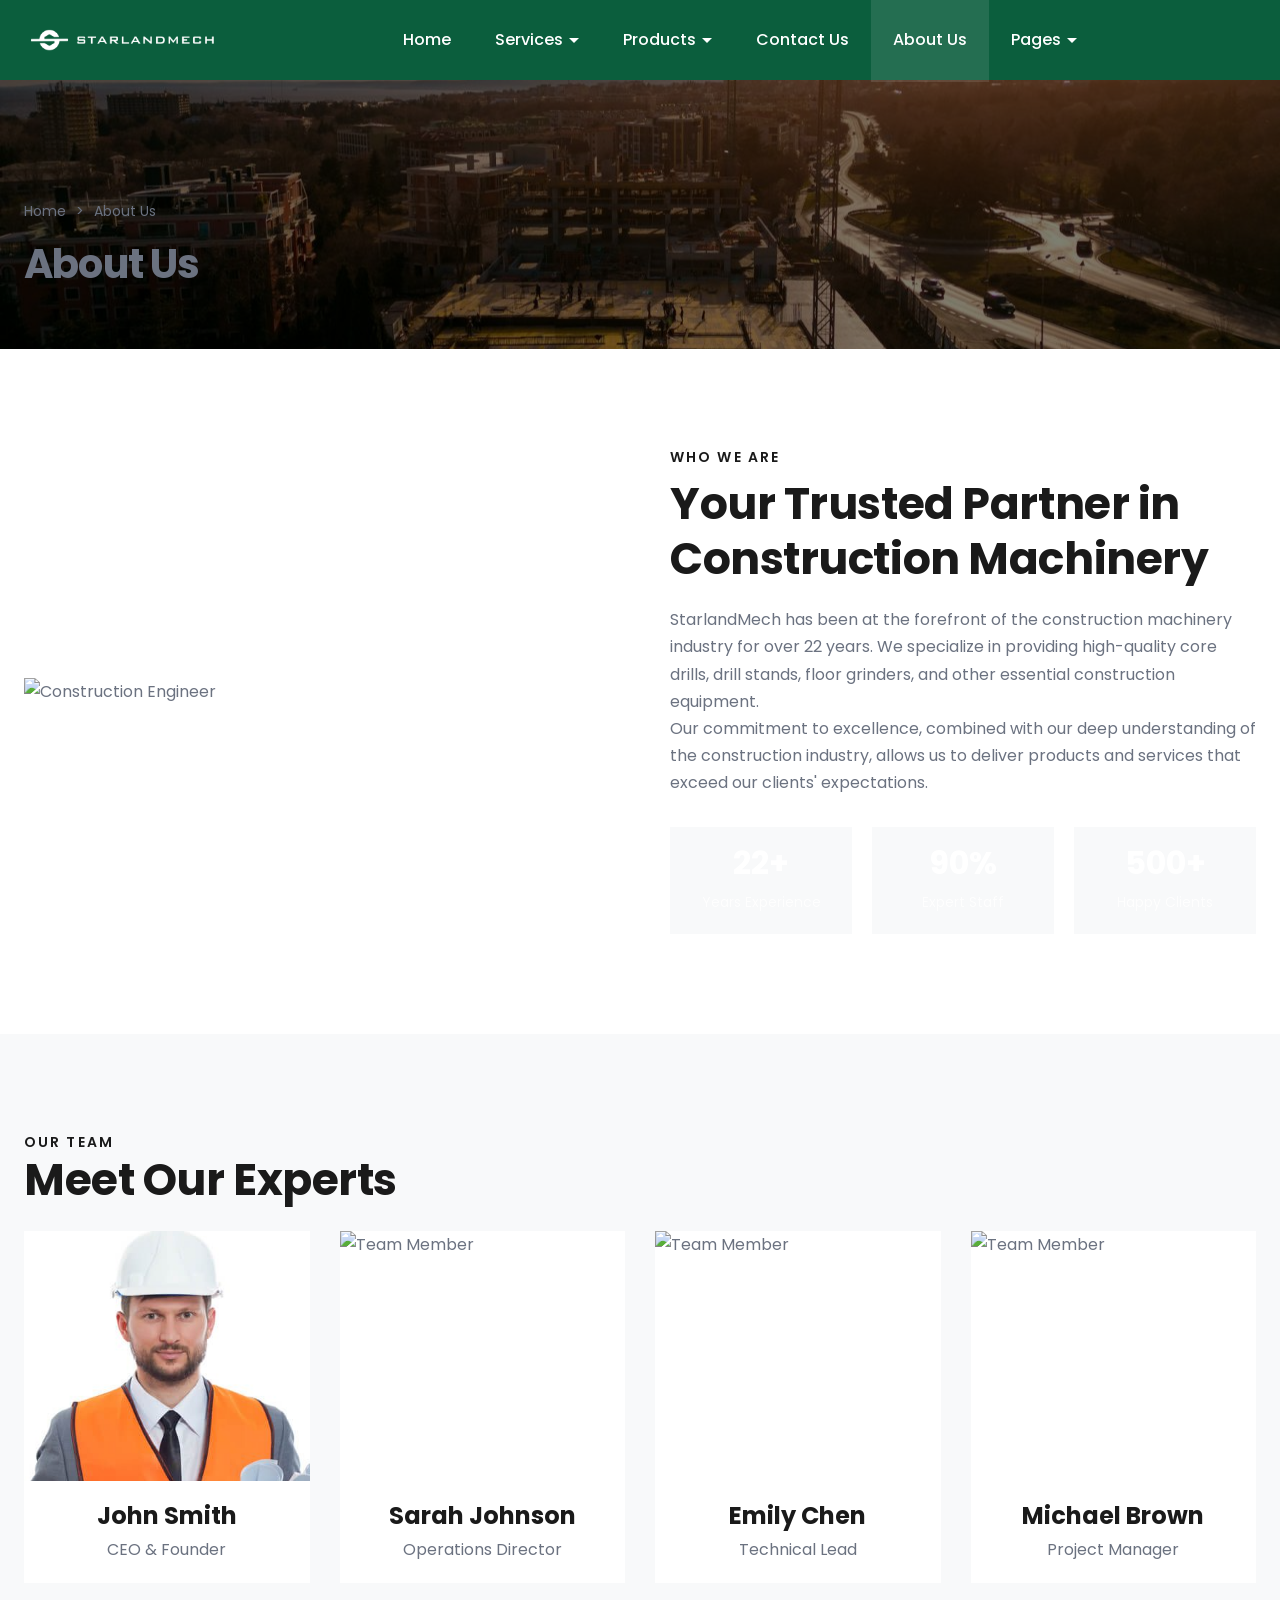
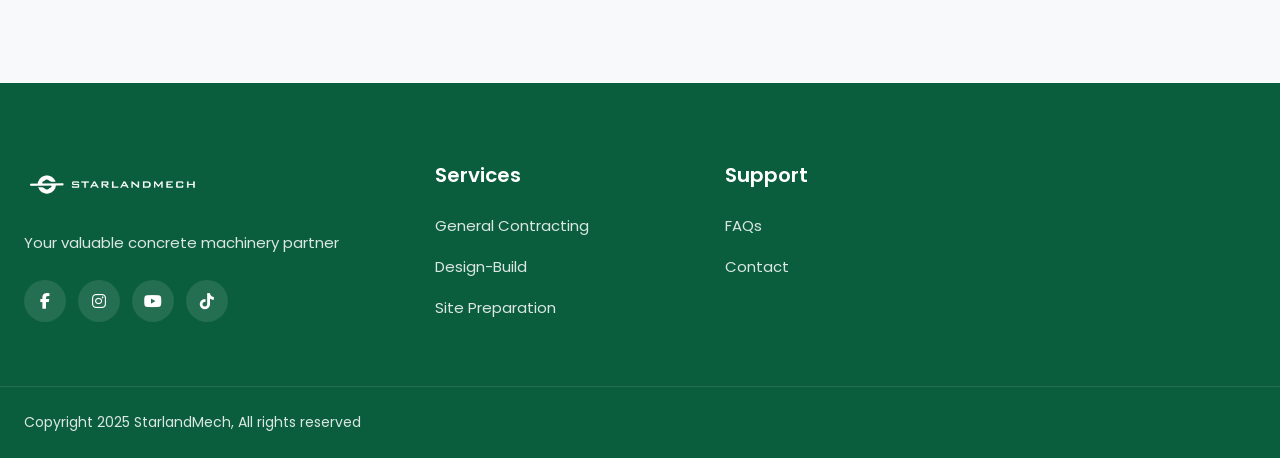
==== pages/about.html @ 18c837e1 "Deploy Starland Machinery website" ====
<!DOCTYPE html>
<html lang="en">
<head>
    <meta charset="UTF-8">
    <meta name="viewport" content="width=device-width, initial-scale=1.0">
    <meta name="description" content="About StarlandMech - Learn about our 22+ years of experience in the construction machinery industry. Your valuable concrete machinery partner dedicated to quality and innovation.">
    <meta name="keywords" content="about StarlandMech, construction machinery company, concrete equipment manufacturer, machinery industry experience, company history, StarlandMech team">
    <meta name="author" content="StarlandMech">
    <meta name="robots" content="index, follow">
    <title>About Us | StarlandMech - 22+ Years of Industry Excellence</title>

    <!-- Canonical URL -->
    <link rel="canonical" href="https://starlandmech.com/pages/about.html">

    <!-- Open Graph / Facebook -->
    <meta property="og:locale" content="en_US">
    <meta property="og:type" content="website">
    <meta property="og:title" content="About Us | StarlandMech - 22+ Years of Industry Excellence">
    <meta property="og:description" content="Learn about StarlandMech's 22+ years of experience in the construction machinery industry. Your valuable concrete machinery partner.">
    <meta property="og:url" content="https://starlandmech.com/pages/about.html">
    <meta property="og:site_name" content="StarlandMech">
    <meta property="og:image" content="https://starlandmech.com/assets/images/logo-footer.png">

    <!-- Twitter Card -->
    <meta name="twitter:card" content="summary_large_image">
    <meta name="twitter:title" content="About Us | StarlandMech">
    <meta name="twitter:description" content="22+ years of experience in the construction machinery industry. Your valuable concrete machinery partner.">
    <meta name="twitter:image" content="https://starlandmech.com/assets/images/logo-footer.png">

    <!-- Fonts -->
    <link rel="preconnect" href="https://fonts.googleapis.com">
    <link rel="preconnect" href="https://fonts.gstatic.com" crossorigin>
    <link href="https://fonts.googleapis.com/css2?family=Inter:wght@400;500;600;700&display=swap" rel="stylesheet">

    <!-- Font Awesome -->
    <link rel="stylesheet" href="https://cdnjs.cloudflare.com/ajax/libs/font-awesome/6.4.0/css/all.min.css">

    <!-- Custom CSS -->
    <link rel="stylesheet" href="../assets/css/styles.css">
    <link rel="stylesheet" href="../assets/css/pages.css">
</head>
<body>
    <!-- Header -->
    <header class="site-header">
        <div class="header-container">
            <div class="logo">
                <a href="../index.html">
                    <img src="../assets/images/logo-footer.png" alt="StarlandMech Logo">
                </a>
            </div>
            <nav class="main-nav">
                <ul class="nav-menu">
                    <li class="nav-item"><a href="../index.html">Home</a></li>
                    <li class="nav-item has-dropdown">
                        <a href="services.html">Services</a>
                        <ul class="dropdown">
                            <li><a href="pricing.html">Pricing</a></li>
                        </ul>
                    </li>
                    <li class="nav-item has-dropdown">
                        <a href="products.html">Products</a>
                        <ul class="dropdown">
                            <li><a href="products.html#core-drill">Diamond Core Drill</a></li>
                            <li><a href="products.html#drill-stand">Drill Stand</a></li>
                            <li><a href="products.html#floor-grinder">Floor Grinder</a></li>
                        </ul>
                    </li>
                    <li class="nav-item"><a href="contact.html">Contact Us</a></li>
                    <li class="nav-item active"><a href="about.html">About Us</a></li>
                    <li class="nav-item has-dropdown">
                        <a href="#">Pages</a>
                        <ul class="dropdown">
                            <li><a href="team.html">Our Team</a></li>
                            <li><a href="faq.html">FAQs</a></li>
                        </ul>
                    </li>
                </ul>
            </nav>
            <button class="mobile-menu-toggle" aria-label="Toggle Menu">
                <i class="fas fa-bars"></i>
            </button>
        </div>
    </header>

    <!-- Page Header -->
    <section class="page-header" style="background-image: url('../assets/images/home-team-member-04.jpg');">
        <div class="page-header-overlay"></div>
        <div class="container">
            <nav class="breadcrumb">
                <a href="../index.html">Home</a>
                <span>&gt;</span>
                <span>About Us</span>
            </nav>
            <h1>About Us</h1>
        </div>
    </section>

    <!-- About Content -->
    <section class="about-section">
        <div class="container">
            <div class="about-grid">
                <div class="about-image">
                    <img src="../assets/images/smiling-young-construction-engineer-working-in-pla-2023-11-27-04-59-29-utc.png" alt="Construction Engineer">
                </div>
                <div class="about-content">
                    <h6 class="section-subtitle">Who We Are</h6>
                    <h2>Your Trusted Partner in Construction Machinery</h2>
                    <p>StarlandMech has been at the forefront of the construction machinery industry for over 22 years. We specialize in providing high-quality core drills, drill stands, floor grinders, and other essential construction equipment.</p>
                    <p>Our commitment to excellence, combined with our deep understanding of the construction industry, allows us to deliver products and services that exceed our clients' expectations.</p>

                    <div class="about-stats">
                        <div class="stat-box">
                            <span class="stat-number">22+</span>
                            <span class="stat-label">Years Experience</span>
                        </div>
                        <div class="stat-box">
                            <span class="stat-number">90%</span>
                            <span class="stat-label">Expert Staff</span>
                        </div>
                        <div class="stat-box">
                            <span class="stat-number">500+</span>
                            <span class="stat-label">Happy Clients</span>
                        </div>
                    </div>
                </div>
            </div>
        </div>
    </section>

    <!-- Team Section -->
    <section class="team-preview">
        <div class="container">
            <div class="section-header">
                <h6 class="section-subtitle">Our Team</h6>
                <h2 class="section-title">Meet Our Experts</h2>
            </div>
            <div class="team-grid">
                <div class="team-card">
                    <div class="team-image">
                        <img src="../assets/images/home-team-member-01.jpg" alt="Team Member">
                    </div>
                    <div class="team-info">
                        <h4>John Smith</h4>
                        <p>CEO & Founder</p>
                    </div>
                </div>
                <div class="team-card">
                    <div class="team-image">
                        <img src="../assets/images/confident-female-engineer-with-safety-uniform-cros-2023-11-27-05-26-53-utc.jpg" alt="Team Member">
                    </div>
                    <div class="team-info">
                        <h4>Sarah Johnson</h4>
                        <p>Operations Director</p>
                    </div>
                </div>
                <div class="team-card">
                    <div class="team-image">
                        <img src="../assets/images/portrait-of-female-automation-engineer-standing-an-2024-07-09-00-48-34-utc.jpg" alt="Team Member">
                    </div>
                    <div class="team-info">
                        <h4>Emily Chen</h4>
                        <p>Technical Lead</p>
                    </div>
                </div>
                <div class="team-card">
                    <div class="team-image">
                        <img src="../assets/images/professional-builder-worker-standing-holding-folde-2023-11-27-05-34-53-utc.jpg" alt="Team Member">
                    </div>
                    <div class="team-info">
                        <h4>Michael Brown</h4>
                        <p>Project Manager</p>
                    </div>
                </div>
            </div>
        </div>
    </section>

    <!-- Footer -->
    <footer class="site-footer">
        <div class="footer-container">
            <div class="footer-column footer-brand">
                <img src="../assets/images/logo-footer.png" alt="StarlandMech" class="footer-logo">
                <p class="footer-tagline">Your valuable concrete machinery partner</p>
                <div class="social-icons">
                    <a href="https://www.facebook.com/share/19YSYGDb4g/" target="_blank"><i class="fab fa-facebook-f"></i></a>
                    <a href="https://www.instagram.com/starlandmech" target="_blank"><i class="fab fa-instagram"></i></a>
                    <a href="https://youtube.com/@starlandmech" target="_blank"><i class="fab fa-youtube"></i></a>
                    <a href="https://tiktok.com/@starland_mech.gar" target="_blank"><i class="fab fa-tiktok"></i></a>
                </div>
            </div>
            <div class="footer-column">
                <h5>Services</h5>
                <ul class="footer-links">
                    <li><a href="#">General Contracting</a></li>
                    <li><a href="#">Design-Build</a></li>
                    <li><a href="#">Site Preparation</a></li>
                </ul>
            </div>
            <div class="footer-column">
                <h5>Support</h5>
                <ul class="footer-links">
                    <li><a href="faq.html">FAQs</a></li>
                    <li><a href="contact.html">Contact</a></li>
                </ul>
            </div>
        </div>
        <div class="footer-bottom">
            <p class="copyright">Copyright 2025 StarlandMech, All rights reserved</p>
        </div>
    </footer>

    <!-- Scroll to Top -->
    <button id="scrollToTop" class="scroll-to-top"><i class="fas fa-chevron-up"></i></button>

    <script src="../assets/js/main.js"></script>
</body>
</html>
---- assets/css/styles.css ----
/**
 * StarlandMech - Main Stylesheet
 * Refined to match original website exactly
 */

/* =============================================
   Google Fonts Import - Simplified to one family
   ============================================= */
@import url('https://fonts.googleapis.com/css2?family=Poppins:ital,wght@0,300;0,400;0,500;0,600;0,700;1,400;1,500&display=swap');

/* =============================================
   CSS Variables
   ============================================= */
:root {
    /* Primary Colors - Matching original */
    --primary-green: #0B5E3D;
    --primary-green-dark: #094a31;
    --primary-green-light: #0d7048;

    /* Text Colors */
    --text-dark: #1a1a1a;
    --text-gray: #6B7280;
    --text-light-gray: #9CA3AF;
    --text-white: #ffffff;
    --text-white-muted: rgba(255, 255, 255, 0.85);

    /* Background Colors */
    --bg-white: #ffffff;
    --bg-light: #F8F9FA;
    --bg-cream: #F5F3EF;
    --bg-green: #0B5E3D;

    /* Accent Colors */
    --accent-gold: #C9A962;
    --accent-gold-light: #D4B978;

    /* Fonts - Unified to single family */
    --font-primary: 'Poppins', -apple-system, BlinkMacSystemFont, sans-serif;

    /* Spacing */
    --container-max: 1320px;
    --section-padding: 100px;
    --section-padding-sm: 60px;
}

/* =============================================
   Reset & Base Styles
   ============================================= */
*, *::before, *::after {
    box-sizing: border-box;
    margin: 0;
    padding: 0;
}

html {
    scroll-behavior: smooth;
    font-size: 16px;
}

body {
    font-family: var(--font-primary);
    font-size: 1rem;
    line-height: 1.7;
    color: var(--text-gray);
    background-color: var(--bg-white);
    font-weight: 400;
    -webkit-font-smoothing: antialiased;
    -moz-osx-font-smoothing: grayscale;
}

img {
    max-width: 100%;
    height: auto;
    display: block;
}

a {
    text-decoration: none;
    color: inherit;
    transition: all 0.3s ease;
}

ul, ol {
    list-style: none;
}

.container {
    max-width: var(--container-max);
    margin: 0 auto;
    padding: 0 24px;
}

/* =============================================
   Typography
   ============================================= */
h1, h2, h3, h4, h5, h6 {
    font-family: var(--font-primary);
    color: var(--text-dark);
    font-weight: 700;
    line-height: 1.25;
}

h1 { font-size: 3.25rem; letter-spacing: -0.02em; }
h2 { font-size: 2.75rem; letter-spacing: -0.01em; }
h3 { font-size: 2rem; }
h4 { font-size: 1.5rem; }
h5 { font-size: 1.25rem; }
h6 { font-size: 0.875rem; text-transform: uppercase; letter-spacing: 0.15em; font-weight: 600; }

.section-label {
    display: inline-block;
    color: var(--primary-green);
    font-size: 0.75rem;
    font-weight: 700;
    text-transform: uppercase;
    letter-spacing: 0.2em;
    margin-bottom: 1rem;
    position: relative;
    padding-left: 0;
}

.section-label::before {
    content: '';
    display: inline-block;
    width: 3px;
    height: 14px;
    background-color: var(--primary-green);
    margin-right: 10px;
    vertical-align: middle;
}

.section-title {
    margin-bottom: 1.5rem;
}

.section-title.green {
    color: var(--primary-green);
}

.section-title.white {
    color: var(--text-white);
}

/* =============================================
   Buttons
   ============================================= */
.btn {
    display: inline-flex;
    align-items: center;
    justify-content: center;
    padding: 16px 32px;
    font-family: var(--font-primary);
    font-size: 0.875rem;
    font-weight: 600;
    text-transform: uppercase;
    letter-spacing: 0.1em;
    border: none;
    cursor: pointer;
    transition: all 0.3s ease;
    gap: 8px;
}

.btn-primary {
    background-color: var(--primary-green);
    color: var(--text-white);
}

.btn-primary:hover {
    background-color: var(--primary-green-dark);
    transform: translateY(-2px);
    box-shadow: 0 8px 20px rgba(11, 94, 61, 0.3);
}

.btn-outline {
    background-color: transparent;
    color: var(--text-white);
    border: 2px solid var(--text-white);
}

.btn-outline:hover {
    background-color: var(--text-white);
    color: var(--primary-green);
}

.link-action {
    color: var(--primary-green);
    font-weight: 600;
    text-transform: uppercase;
    letter-spacing: 0.1em;
    font-size: 0.8125rem;
    position: relative;
    display: inline-block;
}

.link-action::after {
    content: '';
    position: absolute;
    bottom: -2px;
    left: 0;
    width: 100%;
    height: 2px;
    background-color: var(--primary-green);
    transition: transform 0.3s ease;
    transform-origin: left;
}

.link-action:hover::after {
    transform: scaleX(1.1);
}

/* =============================================
   Header / Navigation
   ============================================= */
.site-header {
    position: fixed;
    top: 0;
    left: 0;
    right: 0;
    z-index: 1000;
    background-color: var(--bg-green);
    transition: all 0.3s ease;
}

.site-header.scrolled {
    background-color: rgba(11, 94, 61, 0.98);
    box-shadow: 0 4px 20px rgba(0, 0, 0, 0.15);
}

.header-container {
    display: flex;
    align-items: center;
    justify-content: space-between;
    max-width: var(--container-max);
    margin: 0 auto;
    padding: 0 24px;
    height: 80px;
}

.logo a {
    display: flex;
    align-items: center;
}

.logo img {
    height: 48px;
    width: auto;
}

.main-nav {
    flex: 1;
    display: flex;
    justify-content: center;
}

.nav-menu {
    display: flex;
    align-items: center;
    gap: 0;
}

.nav-item {
    position: relative;
}

.nav-item > a {
    display: flex;
    align-items: center;
    gap: 6px;
    padding: 28px 22px;
    color: var(--text-white);
    font-size: 1rem;
    font-weight: 500;
    transition: all 0.3s ease;
}

.nav-item > a:hover,
.nav-item.active > a {
    background-color: rgba(255, 255, 255, 0.1);
}

.nav-item.has-dropdown > a::after {
    content: '';
    width: 0;
    height: 0;
    border-left: 5px solid transparent;
    border-right: 5px solid transparent;
    border-top: 5px solid currentColor;
    transition: transform 0.3s ease;
}

.nav-item:hover.has-dropdown > a::after {
    transform: rotate(180deg);
}

.dropdown {
    position: absolute;
    top: 100%;
    left: 0;
    min-width: 220px;
    background-color: rgba(20, 20, 18, 0.95);
    backdrop-filter: blur(10px);
    border-radius: 8px;
    box-shadow: 0 10px 40px rgba(0, 0, 0, 0.3);
    opacity: 0;
    visibility: hidden;
    transform: translateY(10px);
    transition: all 0.3s ease;
    z-index: 1000;
    overflow: hidden;
}

.nav-item:hover .dropdown {
    opacity: 1;
    visibility: visible;
    transform: translateY(0);
}

.dropdown li a {
    display: block;
    padding: 14px 24px;
    color: var(--text-white);
    font-size: 0.9375rem;
    font-weight: 400;
    border-bottom: 1px solid rgba(255, 255, 255, 0.05);
    transition: all 0.3s ease;
}

.dropdown li:last-child a {
    border-bottom: none;
}

.dropdown li a:hover {
    background-color: rgba(255, 255, 255, 0.1);
    padding-left: 30px;
}

.header-actions {
    display: flex;
    align-items: center;
    gap: 16px;
}

.search-toggle {
    background: none;
    border: none;
    color: var(--text-white);
    font-size: 1.125rem;
    cursor: pointer;
    padding: 10px;
    transition: opacity 0.3s ease;
}

.search-toggle:hover {
    opacity: 0.8;
}

.mobile-menu-toggle {
    display: none;
    background: none;
    border: none;
    color: var(--text-white);
    font-size: 1.5rem;
    cursor: pointer;
    padding: 10px;
}

/* =============================================
   Hero Section
   ============================================= */
.hero-section {
    position: relative;
    min-height: 100vh;
    display: flex;
    align-items: center;
    padding-top: 80px;
    overflow: hidden;
}

.hero-video-container {
    position: absolute;
    top: 0;
    left: 0;
    width: 100%;
    height: 100%;
    z-index: -1;
}

.hero-video {
    width: 100%;
    height: 100%;
    object-fit: cover;
}

.hero-overlay {
    position: absolute;
    top: 0;
    left: 0;
    width: 100%;
    height: 100%;
    background: linear-gradient(
        to right,
        rgba(0, 0, 0, 0.55) 0%,
        rgba(0, 0, 0, 0.35) 50%,
        rgba(0, 0, 0, 0.15) 100%
    );
}

.hero-content-wrapper {
    display: grid;
    grid-template-columns: 1fr 1fr;
    gap: 80px;
    align-items: center;
    width: 100%;
    padding: 60px 0;
}

.hero-left {
    color: var(--text-white);
}

.hero-title {
    font-size: 3.5rem;
    font-weight: 700;
    color: var(--text-white);
    margin-bottom: 1.25rem;
    line-height: 1.15;
    letter-spacing: -0.02em;
}

.hero-subtitle {
    font-size: 1.25rem;
    color: var(--text-white-muted);
    margin-bottom: 2rem;
    font-weight: 400;
}

.hero-features {
    margin-bottom: 2rem;
}

.hero-features li {
    display: flex;
    align-items: flex-start;
    gap: 14px;
    margin-bottom: 14px;
    font-size: 0.9375rem;
    color: var(--text-white-muted);
}

.hero-features li i {
    font-size: 1.125rem;
    margin-top: 2px;
    flex-shrink: 0;
}

.hero-features li i.fa-check-circle {
    color: #22C55E;
}

.hero-features li i.fa-times-circle {
    color: #EF4444;
}

.hero-features li i.fa-hammer {
    color: var(--accent-gold);
}

.hero-features li strong {
    color: var(--text-white);
}

.hero-right {
    display: flex;
    align-items: center;
    justify-content: flex-end;
}

/* Hero Info Boxes Grid */
.hero-boxes-grid {
    display: grid;
    grid-template-columns: 1fr 1fr;
    grid-template-rows: auto auto;
    gap: 16px;
    width: 100%;
    max-width: 520px;
}

.hero-box {
    background: rgba(255, 255, 255, 0.08);
    backdrop-filter: blur(12px);
    border: 1px solid rgba(255, 255, 255, 0.1);
    border-radius: 12px;
    padding: 28px;
    transition: all 0.3s ease;
}

.hero-box:hover {
    background: rgba(255, 255, 255, 0.12);
    transform: translateY(-3px);
    box-shadow: 0 10px 30px rgba(0, 0, 0, 0.2);
}

.hero-box-top-left,
.hero-box-top-right {
    min-height: 180px;
}

.hero-box-bottom {
    grid-column: 1 / -1;
    display: flex;
    align-items: center;
    justify-content: center;
    padding: 20px 28px;
}

.hero-box-icon {
    width: 52px;
    height: 52px;
    display: flex;
    align-items: center;
    justify-content: center;
    background: var(--primary-green);
    border-radius: 10px;
    margin-bottom: 16px;
}

.hero-box-icon i {
    color: var(--text-white);
    font-size: 1.375rem;
}

.hero-box-content h4 {
    color: var(--text-white);
    font-size: 1.125rem;
    font-weight: 600;
    margin-bottom: 10px;
}

.hero-box-content p {
    color: var(--text-white-muted);
    font-size: 0.875rem;
    line-height: 1.6;
}

.hero-box-contact {
    display: flex;
    gap: 40px;
    flex-wrap: wrap;
    justify-content: center;
}

.contact-item {
    display: flex;
    align-items: center;
    gap: 12px;
    color: var(--text-white);
    font-size: 0.9375rem;
}

.contact-item i {
    color: var(--primary-green);
    background: rgba(11, 94, 61, 0.3);
    width: 36px;
    height: 36px;
    display: flex;
    align-items: center;
    justify-content: center;
    border-radius: 50%;
    font-size: 1rem;
}

/* =============================================
   Stats Section
   ============================================= */
.stats-section {
    background-color: var(--bg-green);
    padding: 50px 0;
}

.stats-grid {
    display: grid;
    grid-template-columns: repeat(4, 1fr);
    gap: 30px;
    text-align: center;
}

.stat-box {
    color: var(--text-white);
    padding: 10px;
}

.stat-number {
    font-family: var(--font-primary);
    font-size: 4rem;
    font-weight: 700;
    line-height: 1;
    display: inline;
}

.stat-suffix {
    font-family: var(--font-primary);
    font-size: 2.25rem;
    font-weight: 700;
}

.stat-label {
    display: block;
    font-size: 1rem;
    margin-top: 12px;
    opacity: 0.9;
    font-weight: 400;
}

/* =============================================
   Products Showcase Section
   ============================================= */
.products-showcase {
    padding: var(--section-padding) 0;
    background-color: var(--bg-white);
}

.products-header {
    display: grid;
    grid-template-columns: 1fr 1fr;
    gap: 60px;
    margin-bottom: 60px;
    align-items: start;
}

.products-header-left .section-title {
    font-size: 2.5rem;
    line-height: 1.2;
    color: var(--primary-green);
}

.products-header-right {
    padding-top: 20px;
}

.products-header-right p {
    color: var(--text-gray);
    font-size: 1rem;
    line-height: 1.75;
    margin-bottom: 1rem;
}

/* Products Grid - 3x3 layout matching screenshot */
.products-grid {
    display: grid;
    grid-template-columns: repeat(3, 1fr);
    gap: 24px;
}

/* Product Card with Hover Overlay Effect */
.product-card {
    position: relative;
    height: 260px;
    border-radius: 12px;
    overflow: hidden;
    border: 1px solid #E5E7EB;
    background-color: var(--bg-white);
}

.product-card-inner {
    position: relative;
    width: 100%;
    height: 100%;
    display: flex;
    align-items: center;
    justify-content: center;
    padding: 24px;
}

/* Product image */
.product-card-inner img {
    max-width: 85%;
    max-height: 85%;
    object-fit: contain;
    transition: transform 0.3s ease, opacity 0.3s ease;
}

/* Green logo badge in corner */
.product-card::before {
    content: '';
    position: absolute;
    top: 16px;
    right: 16px;
    width: 36px;
    height: 36px;
    background: var(--primary-green);
    border-radius: 50%;
    z-index: 5;
}

/* Hover overlay */
.product-card-overlay {
    position: absolute;
    top: 0;
    left: 0;
    width: 100%;
    height: 100%;
    background: linear-gradient(135deg, rgba(11, 94, 61, 0.92) 0%, rgba(9, 74, 49, 0.95) 100%);
    display: flex;
    flex-direction: column;
    align-items: center;
    justify-content: center;
    padding: 30px;
    text-align: center;
    opacity: 0;
    transition: opacity 0.3s ease;
    z-index: 4;
}

.product-card:hover .product-card-overlay {
    opacity: 1;
}

.product-card:hover .product-card-inner img {
    transform: scale(1.05);
    opacity: 0.3;
}

.product-card-overlay h5 {
    color: var(--text-white);
    font-size: 1.5rem;
    margin-bottom: 20px;
    font-weight: 600;
}

/* Legacy flip-card support - redirect to new styles */
.flip-card {
    position: relative;
    height: 260px;
    border-radius: 12px;
    overflow: hidden;
    border: 1px solid #E5E7EB;
    background-color: var(--bg-white);
}

.flip-card-inner {
    position: relative;
    width: 100%;
    height: 100%;
}

.flip-card-front {
    position: absolute;
    width: 100%;
    height: 100%;
    display: flex;
    align-items: center;
    justify-content: center;
    padding: 24px;
    background-color: var(--bg-white);
}

.flip-card-front::before {
    content: 'S';
    position: absolute;
    top: 16px;
    right: 16px;
    width: 36px;
    height: 36px;
    background: var(--primary-green);
    border-radius: 50%;
    z-index: 5;
    display: flex;
    align-items: center;
    justify-content: center;
    color: white;
    font-weight: 700;
    font-size: 1.125rem;
    font-family: var(--font-primary);
}

.flip-card-front img {
    max-width: 85%;
    max-height: 85%;
    object-fit: contain;
    transition: transform 0.3s ease, opacity 0.3s ease;
}

.flip-card-back {
    position: absolute;
    top: 0;
    left: 0;
    width: 100%;
    height: 100%;
    background: linear-gradient(135deg, rgba(11, 94, 61, 0.92) 0%, rgba(9, 74, 49, 0.95) 100%);
    display: flex;
    flex-direction: column;
    align-items: center;
    justify-content: center;
    padding: 30px;
    text-align: center;
    opacity: 0;
    transition: opacity 0.3s ease;
    z-index: 4;
}

.flip-card:hover .flip-card-back {
    opacity: 1;
}

.flip-card:hover .flip-card-front img {
    transform: scale(1.05);
    opacity: 0.3;
}

.flip-card-back h5 {
    color: var(--text-white);
    font-size: 1.5rem;
    margin-bottom: 20px;
    font-weight: 600;
}

/* =============================================
   Why Choose Us Section
   ============================================= */
.why-choose-us {
    position: relative;
    padding: var(--section-padding) 0;
    background-size: cover;
    background-position: center;
    background-attachment: fixed;
}

.why-choose-overlay {
    position: absolute;
    top: 0;
    left: 0;
    width: 100%;
    height: 100%;
    background: linear-gradient(
        to bottom,
        rgba(0, 0, 0, 0.6) 0%,
        rgba(0, 0, 0, 0.65) 100%
    );
}

.why-choose-us .container {
    position: relative;
    z-index: 1;
}

.why-choose-header {
    text-align: center;
    margin-bottom: 60px;
}

.why-choose-header .section-label {
    color: var(--primary-green-light);
}

.why-choose-header .section-label::before {
    background-color: var(--primary-green-light);
}

.why-choose-header .section-title {
    color: var(--text-white);
    font-size: 2.5rem;
    font-family: var(--font-primary);
    font-style: italic;
    font-weight: 500;
    font-style: italic;
}

.why-choose-features {
    display: grid;
    grid-template-columns: repeat(3, 1fr);
    gap: 40px;
}

.feature-card {
    text-align: center;
    padding: 35px 25px;
    transition: all 0.3s ease;
    border-radius: 12px;
    background: var(--bg-white);
}

.feature-card:hover {
    transform: translateY(-5px);
    box-shadow: 0 10px 30px rgba(0, 0, 0, 0.15);
}

.feature-icon {
    width: 90px;
    height: 90px;
    margin: 0 auto 24px;
    display: flex;
    align-items: center;
    justify-content: center;
    border: 2px solid var(--primary-green);
    border-radius: 50%;
    transition: all 0.3s ease;
}

.feature-card:hover .feature-icon {
    background: rgba(11, 94, 61, 0.1);
    transform: scale(1.05);
}

.feature-icon i {
    color: var(--primary-green);
    font-size: 2rem;
}

.feature-card h4 {
    color: var(--text-dark);
    font-size: 1.125rem;
    margin-bottom: 12px;
    font-weight: 600;
}

.feature-card p {
    color: var(--text-gray);
    font-size: 0.875rem;
    line-height: 1.7;
}

/* =============================================
   Are You A Section - Alternating rows with paired images
   ============================================= */
.are-you-section {
    padding: 0;
}

.are-you-container {
    width: 100%;
}

/* Each row: 2 equal columns, fixed height */
.are-you-row {
    display: flex;
    height: 300px;
}

/* Each cell takes 50% width */
.are-you-cell {
    flex: 0 0 50%;
    width: 50%;
}

/* Text cell styling */
.are-you-text {
    background-color: var(--bg-white);
    display: flex;
    flex-direction: column;
    justify-content: center;
    padding: 40px 50px;
}

.are-you-text .question {
    color: var(--primary-green);
    font-size: 0.8125rem;
    font-weight: 600;
    text-transform: uppercase;
    letter-spacing: 0.05em;
    margin-bottom: 4px;
}

.are-you-text .type {
    color: var(--text-dark);
    font-size: 1.25rem;
    font-weight: 600;
    margin-bottom: 16px;
    line-height: 1.4;
}

.are-you-text .type em {
    font-style: italic;
}

.are-you-text.broker-text {
    background-color: var(--bg-cream);
}

.are-you-text .broker-title {
    color: var(--primary-green);
    font-size: 1rem;
    font-weight: 600;
    margin-bottom: 10px;
}

.are-you-text .broker-desc {
    color: var(--text-gray);
    font-size: 0.8125rem;
    line-height: 1.65;
    margin-bottom: 16px;
}

/* Image cell styling */
.are-you-image {
    overflow: hidden;
}

.are-you-image img {
    width: 100%;
    height: 100%;
    object-fit: cover;
    transition: transform 0.5s ease;
}

.are-you-image:hover img {
    transform: scale(1.05);
}

/* =============================================
   Partners Section
   ============================================= */
.partners-section {
    padding: 80px 0 60px;
    background-color: var(--bg-white);
}

.partners-section .section-header {
    text-align: center;
    margin-bottom: 40px;
}

.partners-section .section-header.centered h2 {
    font-size: 2.25rem;
    margin-bottom: 4px;
    color: var(--primary-green);
}

.partners-section .section-header.centered h3 {
    font-size: 1.375rem;
    font-weight: 500;
    margin-bottom: 0;
    color: var(--primary-green);
}

.partners-section .section-title {
    color: var(--primary-green);
    margin-bottom: 4px;
}

/* Partners logos in a static row */
.partners-logos-row {
    display: flex;
    align-items: center;
    justify-content: center;
    gap: 50px;
    flex-wrap: wrap;
    padding: 30px 0;
}

.partners-carousel {
    padding: 30px 0;
    overflow: hidden;
}

.partners-carousel .swiper-wrapper {
    align-items: center;
}

.partners-carousel .swiper-slide {
    display: flex;
    align-items: center;
    justify-content: center;
    height: auto;
}

.partner-logo {
    padding: 15px 20px;
    display: flex;
    align-items: center;
    justify-content: center;
    transition: all 0.3s ease;
    background: #fff;
    border-radius: 8px;
}

.partner-logo img {
    max-height: 60px;
    max-width: 140px;
    width: auto;
    object-fit: contain;
    opacity: 0.85;
    transition: all 0.3s ease;
    filter: grayscale(20%);
}

.partner-logo:hover img {
    opacity: 1;
    transform: scale(1.05);
    filter: grayscale(0%);
}

/* =============================================
   Testimonials Section
   ============================================= */
.testimonials-section {
    padding: var(--section-padding) 0;
    background-color: var(--bg-light);
    overflow: visible;
    position: relative;
    z-index: 1;
}

.testimonials-wrapper {
    display: grid;
    grid-template-columns: 1fr 1fr;
    gap: 80px;
    align-items: center;
}

.testimonials-left .section-title {
    font-size: 2.5rem;
    margin-bottom: 40px;
    color: var(--primary-green);
}

/* Static testimonial layout - no carousel, no flickering */
.testimonial-static {
    padding: 20px 0;
}

.testimonial-quote {
    font-size: 1.125rem;
    font-style: italic;
    color: var(--text-gray);
    line-height: 1.9;
    margin-bottom: 32px;
    padding-left: 24px;
    border-left: 3px solid var(--primary-green);
    font-family: var(--font-primary);
    font-style: italic;
}

.testimonial-author {
    display: flex;
    align-items: center;
    gap: 16px;
}

.testimonial-author img {
    width: 56px;
    height: 56px;
    border-radius: 50%;
    object-fit: cover;
    border: 3px solid var(--bg-white);
    box-shadow: 0 4px 12px rgba(0, 0, 0, 0.1);
}

.author-info {
    display: flex;
    flex-direction: column;
}

.author-name {
    font-weight: 600;
    color: var(--text-dark);
    font-size: 1rem;
}

.author-title {
    font-size: 0.875rem;
    color: var(--text-gray);
}

.swiper-navigation {
    display: flex;
    gap: 12px;
    margin-top: 32px;
}

.swiper-button-prev-custom,
.swiper-button-next-custom {
    width: 50px;
    height: 50px;
    border: 2px solid var(--primary-green);
    background: transparent;
    border-radius: 50%;
    display: flex;
    align-items: center;
    justify-content: center;
    cursor: pointer;
    transition: all 0.3s ease;
}

.swiper-button-prev-custom:hover,
.swiper-button-next-custom:hover {
    background-color: var(--primary-green);
}

.swiper-button-prev-custom i,
.swiper-button-next-custom i {
    color: var(--primary-green);
    font-size: 1.125rem;
}

.swiper-button-prev-custom:hover i,
.swiper-button-next-custom:hover i {
    color: var(--text-white);
}

.testimonials-right {
    height: 100%;
    min-height: 450px;
}

.testimonials-right img {
    width: 100%;
    height: 100%;
    min-height: 450px;
    object-fit: cover;
    border-radius: 16px;
    box-shadow: 0 20px 50px rgba(0, 0, 0, 0.15);
}

/* =============================================
   CTA / Newsletter Section with Product Images Header
   ============================================= */
.cta-footer-section {
    position: relative;
    padding: 60px 0;
    padding-right: 0;
    background-color: var(--bg-green);
    overflow: visible;
}

/* CTA Content Wrapper - Text Left, Image Right */
.cta-content-wrapper {
    display: flex;
    align-items: center;
    gap: 40px;
    position: relative;
}

.cta-text-content {
    flex: 0 0 45%;
    max-width: 45%;
}

.cta-image {
    position: absolute;
    right: 0;
    bottom: -60px;
    width: 55%;
    max-width: 700px;
    z-index: 10;
}

.cta-image img {
    width: 100%;
    height: auto;
    object-fit: contain;
    /* Break out upward - this creates the overlap effect */
    transform: translateY(-30%);
}

.cta-footer-section .container {
    position: relative;
    z-index: 1;
    overflow: visible;
    min-height: 280px;
}

.cta-header {
    text-align: left;
    margin-bottom: 30px;
}

.cta-title {
    color: var(--text-white);
    font-size: 2.25rem;
    margin-bottom: 8px;
}

.cta-title.green {
    color: var(--primary-green);
}

.cta-subtitle {
    color: var(--text-white);
    font-size: 1.5rem;
    font-weight: 400;
    opacity: 0.95;
}

.newsletter-signup {
    max-width: 500px;
    margin: 0;
    background: transparent;
    padding: 0;
}

.newsletter-content h4 {
    color: var(--text-white);
    font-size: 1.25rem;
    margin-bottom: 8px;
    font-weight: 600;
}

.newsletter-content p {
    color: var(--text-white-muted);
    margin-bottom: 20px;
    font-size: 0.9375rem;
    line-height: 1.6;
}

.newsletter-form {
    display: flex;
    gap: 0;
}

.newsletter-form input {
    flex: 1;
    padding: 14px 18px;
    border: 1px solid rgba(255, 255, 255, 0.3);
    border-right: none;
    background: rgba(255, 255, 255, 0.08);
    color: var(--text-white);
    font-size: 0.9375rem;
    font-family: inherit;
    border-radius: 4px 0 0 4px;
    transition: all 0.3s ease;
}

.newsletter-form input::placeholder {
    color: rgba(255, 255, 255, 0.5);
}

.newsletter-form input:focus {
    outline: none;
    border-color: rgba(255, 255, 255, 0.5);
    background: rgba(255, 255, 255, 0.12);
}

.newsletter-form button {
    border-radius: 0 4px 4px 0;
    white-space: nowrap;
    padding: 14px 24px;
    background: var(--text-white);
    color: var(--primary-green);
    font-weight: 600;
}

.newsletter-form button:hover {
    background: rgba(255, 255, 255, 0.9);
}

/* =============================================
   Footer
   ============================================= */
.site-footer {
    background-color: var(--bg-green);
    color: var(--text-white);
    padding-top: 80px;
}

.footer-container {
    display: grid;
    grid-template-columns: 1.5fr 1fr 1fr 1fr;
    gap: 50px;
    max-width: var(--container-max);
    margin: 0 auto;
    padding: 0 24px 50px;
}

.footer-logo {
    max-width: 180px;
    margin-bottom: 24px;
}

.footer-tagline {
    color: var(--text-white-muted);
    font-size: 0.9375rem;
    line-height: 1.7;
    margin-bottom: 24px;
}

.social-icons {
    display: flex;
    gap: 12px;
}

.social-icons a {
    width: 42px;
    height: 42px;
    display: flex;
    align-items: center;
    justify-content: center;
    background: rgba(255, 255, 255, 0.1);
    border-radius: 50%;
    color: var(--text-white);
    font-size: 1rem;
    transition: all 0.3s ease;
}

.social-icons a:hover {
    background-color: var(--text-white);
    color: var(--primary-green);
    transform: translateY(-3px);
}

.footer-column h5 {
    color: var(--text-white);
    font-size: 1.25rem;
    margin-bottom: 24px;
    font-weight: 600;
}

.footer-links li {
    margin-bottom: 14px;
}

.footer-links a {
    color: var(--text-white-muted);
    font-size: 0.9375rem;
    transition: all 0.3s ease;
}

.footer-links a:hover {
    color: var(--text-white);
    padding-left: 5px;
}

.recent-posts {
    display: flex;
    flex-direction: column;
    gap: 20px;
}

.recent-post a {
    color: var(--accent-gold);
    font-size: 0.9375rem;
    display: block;
    margin-bottom: 6px;
    transition: all 0.3s ease;
}

.recent-post a:hover {
    text-decoration: underline;
}

.post-date {
    color: var(--text-white-muted);
    font-size: 0.8125rem;
}

.footer-bottom {
    border-top: 1px solid rgba(255, 255, 255, 0.1);
    padding: 24px;
    display: flex;
    justify-content: space-between;
    align-items: center;
    max-width: var(--container-max);
    margin: 0 auto;
}

.footer-bottom-links {
    display: flex;
    gap: 32px;
}

.footer-bottom-links a {
    color: var(--text-white-muted);
    font-size: 0.875rem;
    transition: color 0.3s ease;
}

.footer-bottom-links a:hover {
    color: var(--text-white);
}

.copyright {
    color: var(--text-white-muted);
    font-size: 0.875rem;
}

/* =============================================
   Modal
   ============================================= */
.modal {
    display: none;
    position: fixed;
    top: 0;
    left: 0;
    width: 100%;
    height: 100%;
    background-color: rgba(0, 0, 0, 0.85);
    z-index: 2000;
    align-items: center;
    justify-content: center;
    backdrop-filter: blur(5px);
}

.modal.active {
    display: flex;
}

.modal-content {
    background-color: var(--bg-white);
    padding: 40px 45px 45px;
    border-radius: 8px;
    max-width: 560px;
    width: 92%;
    position: relative;
    box-shadow: 0 25px 80px rgba(0, 0, 0, 0.5);
    animation: modalIn 0.3s ease;
}

@keyframes modalIn {
    from {
        opacity: 0;
        transform: scale(0.95) translateY(20px);
    }
    to {
        opacity: 1;
        transform: scale(1) translateY(0);
    }
}

.modal-close {
    position: absolute;
    top: 16px;
    right: 20px;
    font-size: 1.75rem;
    background: none;
    border: none;
    cursor: pointer;
    color: var(--text-gray);
    transition: all 0.3s ease;
    width: 36px;
    height: 36px;
    display: flex;
    align-items: center;
    justify-content: center;
    border-radius: 4px;
}

.modal-close:hover {
    color: var(--text-dark);
    background: var(--bg-light);
}

.modal-content h2 {
    text-align: center;
    margin-bottom: 28px;
    color: var(--text-dark);
    font-size: 1.625rem;
    font-weight: 600;
}

.quote-form .form-row {
    display: grid;
    grid-template-columns: 1fr 1fr;
    gap: 20px;
    margin-bottom: 20px;
}

.form-group {
    margin-bottom: 20px;
}

.form-group label {
    display: block;
    margin-bottom: 8px;
    font-weight: 500;
    color: var(--text-dark);
    font-size: 0.9375rem;
}

.form-group input,
.form-group textarea {
    width: 100%;
    padding: 14px 18px;
    border: 2px solid var(--primary-green);
    border-radius: 4px;
    font-size: 1rem;
    font-family: inherit;
    transition: all 0.3s ease;
    background: var(--bg-white);
}

.form-group input::placeholder,
.form-group textarea::placeholder {
    color: #9CA3AF;
}

.form-group input:focus,
.form-group textarea:focus {
    outline: none;
    border-color: var(--primary-green-dark);
    box-shadow: 0 0 0 3px rgba(11, 94, 61, 0.15);
}

.btn-full {
    width: 100%;
}

/* Newsletter Modal - Smaller variant */
.modal-content-small {
    max-width: 420px;
}

.modal-subtitle {
    text-align: center;
    color: var(--text-gray);
    margin-bottom: 24px;
    font-size: 0.95rem;
    line-height: 1.6;
}

/* Button disabled state during form submission */
.quote-form button[disabled] {
    opacity: 0.7;
    cursor: not-allowed;
}

/* =============================================
   Scroll to Top
   ============================================= */
.scroll-to-top {
    position: fixed;
    bottom: 30px;
    right: 30px;
    width: 52px;
    height: 52px;
    background-color: var(--primary-green);
    color: var(--text-white);
    border: none;
    border-radius: 50%;
    cursor: pointer;
    opacity: 0;
    visibility: hidden;
    transition: all 0.3s ease;
    z-index: 1000;
    display: flex;
    align-items: center;
    justify-content: center;
    box-shadow: 0 4px 20px rgba(11, 94, 61, 0.3);
}

.scroll-to-top.visible {
    opacity: 1;
    visibility: visible;
}

.scroll-to-top:hover {
    background-color: var(--primary-green-dark);
    transform: translateY(-5px);
    box-shadow: 0 8px 25px rgba(11, 94, 61, 0.4);
}

/* =============================================
   Product Pages - Hero Banner
   ============================================= */
.product-hero {
    position: relative;
    background: var(--bg-green);
    padding: 150px 0 80px;
    text-align: center;
    color: var(--text-white);
    overflow: hidden;
}

.product-hero .container {
    position: relative;
    z-index: 2;
}

.product-hero h1 {
    font-size: 2.75rem;
    font-weight: 700;
    margin-bottom: 18px;
    color: var(--text-white);
}

.product-hero p {
    font-size: 1.125rem;
    line-height: 1.7;
    max-width: 700px;
    margin: 0 auto;
    color: var(--text-white-muted);
    font-weight: 400;
}

/* =============================================
   Product Pages - Grid Section
   ============================================= */
.product-grid-section {
    padding: 100px 0;
    background-color: var(--bg-white);
}

.product-intro {
    text-align: center;
    max-width: 900px;
    margin: 0 auto 70px;
}

.product-intro h6 {
    color: var(--primary-green);
    margin-bottom: 16px;
    font-size: 0.875rem;
    font-weight: 600;
    letter-spacing: 0.15em;
    text-transform: uppercase;
}

.product-intro h2 {
    color: var(--text-dark);
    margin-bottom: 24px;
    font-size: 2.5rem;
}

.product-intro p {
    color: var(--text-gray);
    font-size: 1.0625rem;
    line-height: 1.8;
}

.products-grid-alt {
    display: grid;
    grid-template-columns: repeat(auto-fill, minmax(340px, 1fr));
    gap: 40px;
    margin-top: 60px;
}

.product-item {
    background: var(--bg-white);
    border: 1px solid #E5E7EB;
    border-radius: 16px;
    padding: 32px;
    text-align: center;
    transition: all 0.3s ease;
}

.product-item:hover {
    box-shadow: 0 15px 40px rgba(0, 0, 0, 0.1);
    transform: translateY(-8px);
    border-color: var(--primary-green);
}

.product-item-image {
    width: 100%;
    height: 260px;
    display: flex;
    align-items: center;
    justify-content: center;
    margin-bottom: 28px;
    background: var(--bg-light);
    border-radius: 12px;
    overflow: hidden;
}

.product-item-image img {
    max-width: 90%;
    max-height: 90%;
    object-fit: contain;
    transition: transform 0.3s ease;
}

.product-item:hover .product-item-image img {
    transform: scale(1.05);
}

.product-item h3 {
    color: var(--text-dark);
    font-size: 1.5rem;
    margin-bottom: 16px;
    font-weight: 600;
}

.product-item p {
    color: var(--text-gray);
    font-size: 0.9375rem;
    line-height: 1.7;
    margin-bottom: 24px;
}

.product-specs {
    background: var(--bg-light);
    padding: 24px;
    border-radius: 12px;
    margin-bottom: 28px;
}

.product-specs ul {
    text-align: left;
}

.product-specs ul li {
    color: var(--text-gray);
    font-size: 0.875rem;
    margin-bottom: 10px;
    display: flex;
    align-items: center;
    gap: 12px;
}

.product-specs ul li i {
    color: var(--primary-green);
    font-size: 0.5rem;
}

.product-cta-section {
    background: var(--bg-green);
    padding: 80px 0;
    text-align: center;
    color: var(--text-white);
}

.product-cta-section h2 {
    color: var(--text-white);
    margin-bottom: 16px;
    font-size: 2.25rem;
}

.product-cta-section p {
    color: var(--text-white-muted);
    font-size: 1.0625rem;
    margin-bottom: 28px;
    max-width: 650px;
    margin-left: auto;
    margin-right: auto;
    line-height: 1.7;
}

/* =============================================
   Animations
   ============================================= */
@keyframes fadeInUp {
    from {
        opacity: 0;
        transform: translateY(30px);
    }
    to {
        opacity: 1;
        transform: translateY(0);
    }
}

.fade-in-up {
    animation: fadeInUp 0.6s ease forwards;
}

/* =============================================
   Responsive Styles
   ============================================= */
@media (max-width: 1200px) {
    :root {
        --container-max: 100%;
    }

    .hero-content-wrapper {
        gap: 50px;
    }
}

@media (max-width: 1024px) {
    h1 { font-size: 2.5rem; }
    h2 { font-size: 2rem; }

    .hero-content-wrapper {
        grid-template-columns: 1fr;
        gap: 50px;
    }

    .hero-right {
        justify-content: center;
    }

    .hero-boxes-grid {
        max-width: 100%;
    }

    .products-header {
        grid-template-columns: 1fr;
        gap: 30px;
    }

    .products-grid {
        grid-template-columns: repeat(2, 1fr);
    }

    .why-choose-features {
        grid-template-columns: 1fr;
        gap: 30px;
    }

    .testimonials-wrapper {
        grid-template-columns: 1fr;
        gap: 50px;
    }

    .footer-container {
        grid-template-columns: repeat(2, 1fr);
    }
}

@media (max-width: 768px) {
    :root {
        --section-padding: 70px;
    }

    .mobile-menu-toggle {
        display: block;
    }

    .main-nav {
        position: fixed;
        top: 80px;
        left: 0;
        right: 0;
        background-color: var(--bg-green);
        padding: 20px;
        transform: translateY(-100%);
        opacity: 0;
        visibility: hidden;
        transition: all 0.3s ease;
        max-height: calc(100vh - 80px);
        overflow-y: auto;
    }

    .main-nav.active {
        transform: translateY(0);
        opacity: 1;
        visibility: visible;
    }

    .nav-menu {
        flex-direction: column;
        gap: 0;
    }

    .nav-item > a {
        padding: 16px 0;
        justify-content: space-between;
    }

    .dropdown {
        position: static;
        opacity: 1;
        visibility: visible;
        transform: none;
        display: none;
        background-color: rgba(0, 0, 0, 0.2);
        border-radius: 0;
        box-shadow: none;
    }

    .nav-item.open .dropdown {
        display: block;
    }

    .header-actions {
        display: none;
    }

    .stats-grid {
        grid-template-columns: repeat(2, 1fr);
        gap: 24px;
    }

    .stat-number {
        font-size: 3rem;
    }

    .products-grid {
        grid-template-columns: 1fr;
    }

    .flip-card {
        height: 280px;
    }

    .are-you-row {
        flex-direction: column;
        height: auto;
    }

    .are-you-cell {
        flex: 0 0 auto;
        width: 100%;
    }

    .are-you-text {
        padding: 30px 25px;
    }

    .are-you-image img {
        height: 200px;
    }

    .footer-container {
        grid-template-columns: 1fr;
        gap: 40px;
    }

    .footer-bottom {
        flex-direction: column;
        gap: 20px;
        text-align: center;
    }

    .footer-bottom-links {
        flex-wrap: wrap;
        justify-content: center;
        gap: 20px;
    }

    .newsletter-form {
        flex-direction: column;
    }

    /* CTA Section Responsive */
    .cta-footer-section .container {
        min-height: auto;
        padding-top: 120px;
    }

    .cta-content-wrapper {
        flex-direction: column;
        gap: 20px;
        text-align: center;
    }

    .cta-text-content {
        flex: 0 0 100%;
        max-width: 100%;
    }

    .cta-image {
        position: absolute;
        top: 0;
        left: 50%;
        transform: translateX(-50%);
        right: auto;
        bottom: auto;
        width: 70%;
        max-width: 350px;
    }

    .cta-image img {
        transform: translateY(-60%);
    }

    .cta-header {
        text-align: center;
    }

    .newsletter-signup {
        margin: 0 auto;
    }
}

@media (max-width: 480px) {
    .hero-title {
        font-size: 2rem;
    }

    .hero-subtitle {
        font-size: 1rem;
    }

    .hero-boxes-grid {
        grid-template-columns: 1fr;
    }

    .hero-box-top-left,
    .hero-box-top-right {
        min-height: auto;
    }

    .hero-box-bottom {
        grid-column: 1;
    }

    .hero-box-contact {
        flex-direction: column;
        gap: 16px;
    }

    .stat-number {
        font-size: 2.5rem;
    }

    .stat-suffix {
        font-size: 1.5rem;
    }

    .quote-form .form-row {
        grid-template-columns: 1fr;
    }
}
---- assets/css/pages.css ----
/* =============================================
   StarlandMech - Pages Stylesheet
   Styles specific to sub-pages
   ============================================= */

/* ---------------------------------------------
   Page Header
   --------------------------------------------- */
.page-header {
    position: relative;
    padding: 120px 0 60px;
    background-color: var(--bg-light);
    margin-top: 80px;
    background-size: cover;
    background-position: center;
}

.page-header-overlay {
    position: absolute;
    top: 0;
    left: 0;
    right: 0;
    bottom: 0;
    background: rgba(0, 0, 0, 0.5);
}

.page-header .container {
    position: relative;
    z-index: 1;
}

.page-header h1 {
    font-size: 2.5rem;
    margin-bottom: 0;
}

.page-header[style*="background-image"] h1,
.page-header[style*="background-image"] .breadcrumb,
.page-header[style*="background-image"] .breadcrumb a {
    color: var(--text-light);
}

/* Breadcrumb */
.breadcrumb {
    display: flex;
    align-items: center;
    gap: 10px;
    font-size: 0.875rem;
    color: var(--text-secondary);
    margin-bottom: 15px;
}

.breadcrumb a {
    color: var(--primary-color);
}

.breadcrumb a:hover {
    text-decoration: underline;
}

/* ---------------------------------------------
   Contact Page
   --------------------------------------------- */
.contact-section {
    padding: var(--section-padding) 0;
}

.contact-grid {
    display: grid;
    grid-template-columns: 1fr 1.5fr;
    gap: 60px;
}

.contact-info h2 {
    margin-bottom: 20px;
}

.contact-info > p {
    color: var(--text-secondary);
    margin-bottom: 30px;
}

.info-items {
    margin-bottom: 30px;
}

.info-item {
    display: flex;
    gap: 15px;
    margin-bottom: 25px;
}

.info-icon {
    width: 50px;
    height: 50px;
    background-color: var(--bg-light);
    border-radius: 50%;
    display: flex;
    align-items: center;
    justify-content: center;
    color: var(--primary-color);
    font-size: 1.25rem;
    flex-shrink: 0;
}

.info-content h5 {
    margin-bottom: 5px;
    color: var(--text-heading);
}

.info-content p {
    color: var(--text-secondary);
    margin-bottom: 0;
}

.social-connect h5 {
    margin-bottom: 15px;
}

.social-connect .social-icons {
    display: flex;
    gap: 10px;
}

.social-connect .social-icons a {
    width: 40px;
    height: 40px;
    background-color: var(--bg-light);
    border-radius: 50%;
    display: flex;
    align-items: center;
    justify-content: center;
    color: var(--text-primary);
    transition: all var(--transition-fast);
}

.social-connect .social-icons a:hover {
    background-color: var(--primary-color);
    color: var(--text-light);
}

.contact-form-wrapper {
    background-color: var(--bg-light);
    padding: 40px;
    border-radius: var(--radius-lg);
}

.contact-form-wrapper h2 {
    margin-bottom: 30px;
}

.contact-form .form-row {
    display: grid;
    grid-template-columns: 1fr 1fr;
    gap: 20px;
    margin-bottom: 20px;
}

.contact-form .form-group {
    margin-bottom: 20px;
}

/* ---------------------------------------------
   About Page
   --------------------------------------------- */
.about-section {
    padding: var(--section-padding) 0;
}

.about-grid {
    display: grid;
    grid-template-columns: 1fr 1fr;
    gap: 60px;
    align-items: center;
}

.about-image img {
    border-radius: var(--radius-lg);
    width: 100%;
}

.about-content .section-subtitle {
    text-align: left;
    margin-bottom: 10px;
}

.about-content h2 {
    margin-bottom: 20px;
}

.about-content p {
    color: var(--text-secondary);
}

.about-stats {
    display: grid;
    grid-template-columns: repeat(3, 1fr);
    gap: 20px;
    margin-top: 30px;
}

.stat-box {
    text-align: center;
    padding: 20px;
    background-color: var(--bg-light);
    border-radius: var(--radius-md);
}

.stat-box .stat-number {
    display: block;
    font-size: 2rem;
    font-weight: 700;
    color: var(--primary-color);
}

.stat-box .stat-label {
    font-size: 0.875rem;
    color: var(--text-secondary);
}

/* Team Section */
.team-preview {
    padding: var(--section-padding) 0;
    background-color: var(--bg-light);
}

.team-grid {
    display: grid;
    grid-template-columns: repeat(4, 1fr);
    gap: 30px;
}

.team-card {
    background-color: var(--bg-white);
    border-radius: var(--radius-md);
    overflow: hidden;
    box-shadow: var(--shadow-sm);
    transition: transform var(--transition-normal), box-shadow var(--transition-normal);
}

.team-card:hover {
    transform: translateY(-5px);
    box-shadow: var(--shadow-lg);
}

.team-image img {
    width: 100%;
    height: 250px;
    object-fit: cover;
}

.team-info {
    padding: 20px;
    text-align: center;
}

.team-info h4 {
    margin-bottom: 5px;
}

.team-info p {
    color: var(--primary-color);
    margin-bottom: 0;
}

/* ---------------------------------------------
   Products Page
   --------------------------------------------- */
/* ---------------------------------------------
   Products Hero Banner
   --------------------------------------------- */
.products-hero-banner {
    position: relative;
    padding: 140px 0 80px;
    margin-top: 80px;
    overflow: hidden;
    min-height: 320px;
    display: flex;
    align-items: center;
}

.products-hero-banner .banner-bg {
    position: absolute;
    top: 0;
    left: 0;
    width: 100%;
    height: 100%;
    object-fit: cover;
    z-index: 0;
}

.products-hero-banner .banner-overlay {
    position: absolute;
    top: 0;
    left: 0;
    right: 0;
    bottom: 0;
    background: linear-gradient(135deg, rgba(0, 0, 0, 0.7) 0%, rgba(0, 0, 0, 0.4) 100%);
    z-index: 1;
}

.products-hero-banner .container {
    position: relative;
    z-index: 2;
    display: flex;
    flex-direction: column;
    align-items: flex-start;
}

.products-hero-banner .breadcrumb {
    margin-bottom: 20px;
}

.products-hero-banner .breadcrumb,
.products-hero-banner .breadcrumb a,
.products-hero-banner .breadcrumb span {
    color: rgba(255, 255, 255, 0.8);
}

.products-hero-banner .breadcrumb a:hover {
    color: #fff;
}

.products-hero-banner .banner-content {
    max-width: 600px;
}

.products-hero-banner .banner-content h1 {
    font-size: 3rem;
    font-weight: 700;
    color: #fff;
    margin-bottom: 15px;
    text-align: left;
}

.products-hero-banner .banner-content p {
    font-size: 1.125rem;
    color: rgba(255, 255, 255, 0.9);
    line-height: 1.7;
    text-align: left;
}

/* ---------------------------------------------
   Products Page
   --------------------------------------------- */
.products-page {
    padding: var(--section-padding) 0;
}

.product-category {
    margin-bottom: 80px;
    scroll-margin-top: 100px;
}

.product-category:last-child {
    margin-bottom: 0;
}

/* Category Footer - View All Link */
.category-footer {
    display: flex;
    justify-content: center;
    margin-top: 40px;
    padding-top: 30px;
    border-top: 1px solid rgba(0, 0, 0, 0.08);
}

.view-all-link {
    display: inline-flex;
    align-items: center;
    gap: 12px;
    padding: 14px 32px;
    background: linear-gradient(135deg, var(--primary-green) 0%, #1a5a3a 100%);
    color: #fff;
    font-weight: 600;
    font-size: 1rem;
    text-decoration: none;
    border-radius: 50px;
    transition: all 0.3s ease;
    box-shadow: 0 4px 15px rgba(34, 139, 34, 0.3);
}

.view-all-link:hover {
    transform: translateY(-2px);
    box-shadow: 0 6px 20px rgba(34, 139, 34, 0.4);
    background: linear-gradient(135deg, #1a5a3a 0%, var(--primary-green) 100%);
}

.view-all-link i {
    font-size: 0.875rem;
    transition: transform 0.3s ease;
}

.view-all-link:hover i {
    transform: translateX(4px);
}

.category-header {
    margin-bottom: 30px;
}

.category-header h2 {
    margin-bottom: 10px;
}

.category-header p {
    color: var(--text-secondary);
    margin-bottom: 0;
}

.products-grid-page {
    display: grid;
    grid-template-columns: repeat(3, 1fr);
    gap: 30px;
}

.product-card-page {
    background-color: var(--bg-white);
    border-radius: var(--radius-md);
    overflow: hidden;
    box-shadow: var(--shadow-sm);
    transition: transform var(--transition-normal), box-shadow var(--transition-normal);
}

.product-card-page:hover {
    transform: translateY(-5px);
    box-shadow: var(--shadow-lg);
}

.product-card-page .product-image {
    aspect-ratio: 1 / 1;
    overflow: hidden;
    background-color: #f8f8f8;
    display: flex;
    align-items: center;
    justify-content: center;
}

.product-card-page .product-image img {
    width: 100%;
    height: 100%;
    object-fit: contain;
    padding: 15px;
    transition: transform var(--transition-normal);
}

.product-card-page:hover .product-image img {
    transform: scale(1.05);
}

.product-card-page .product-info {
    padding: 20px;
}

.product-card-page .product-info h4 {
    margin-bottom: 10px;
}

.product-card-page .product-info p {
    color: var(--text-secondary);
    font-size: 0.9375rem;
    margin-bottom: 15px;
}

.product-card-page .btn {
    width: 100%;
}

/* ---------------------------------------------
   Responsive Design for Pages
   --------------------------------------------- */
@media (max-width: 1024px) {
    .team-grid {
        grid-template-columns: repeat(2, 1fr);
    }

    .products-grid-page {
        grid-template-columns: repeat(2, 1fr);
    }
}

@media (max-width: 768px) {
    .page-header {
        padding: 100px 0 40px;
        margin-top: 70px;
    }

    .page-header h1 {
        font-size: 2rem;
    }

    /* Products Hero Banner - Mobile */
    .products-hero-banner {
        padding: 110px 0 50px;
        margin-top: 70px;
        min-height: 280px;
    }

    .products-hero-banner .banner-content h1 {
        font-size: 2rem;
    }

    .products-hero-banner .banner-content p {
        font-size: 1rem;
    }

    .view-all-link {
        padding: 12px 24px;
        font-size: 0.9375rem;
    }

    .category-footer {
        margin-top: 30px;
        padding-top: 25px;
    }

    .contact-grid {
        grid-template-columns: 1fr;
        gap: 40px;
    }

    .contact-form-wrapper {
        padding: 25px;
    }

    .contact-form .form-row {
        grid-template-columns: 1fr;
    }

    .about-grid {
        grid-template-columns: 1fr;
        gap: 40px;
    }

    .about-stats {
        grid-template-columns: repeat(3, 1fr);
    }

    .team-grid {
        grid-template-columns: repeat(2, 1fr);
        gap: 20px;
    }

    .products-grid-page {
        grid-template-columns: 1fr;
    }
}

@media (max-width: 480px) {
    .about-stats {
        grid-template-columns: 1fr;
    }

    .team-grid {
        grid-template-columns: 1fr;
    }
}
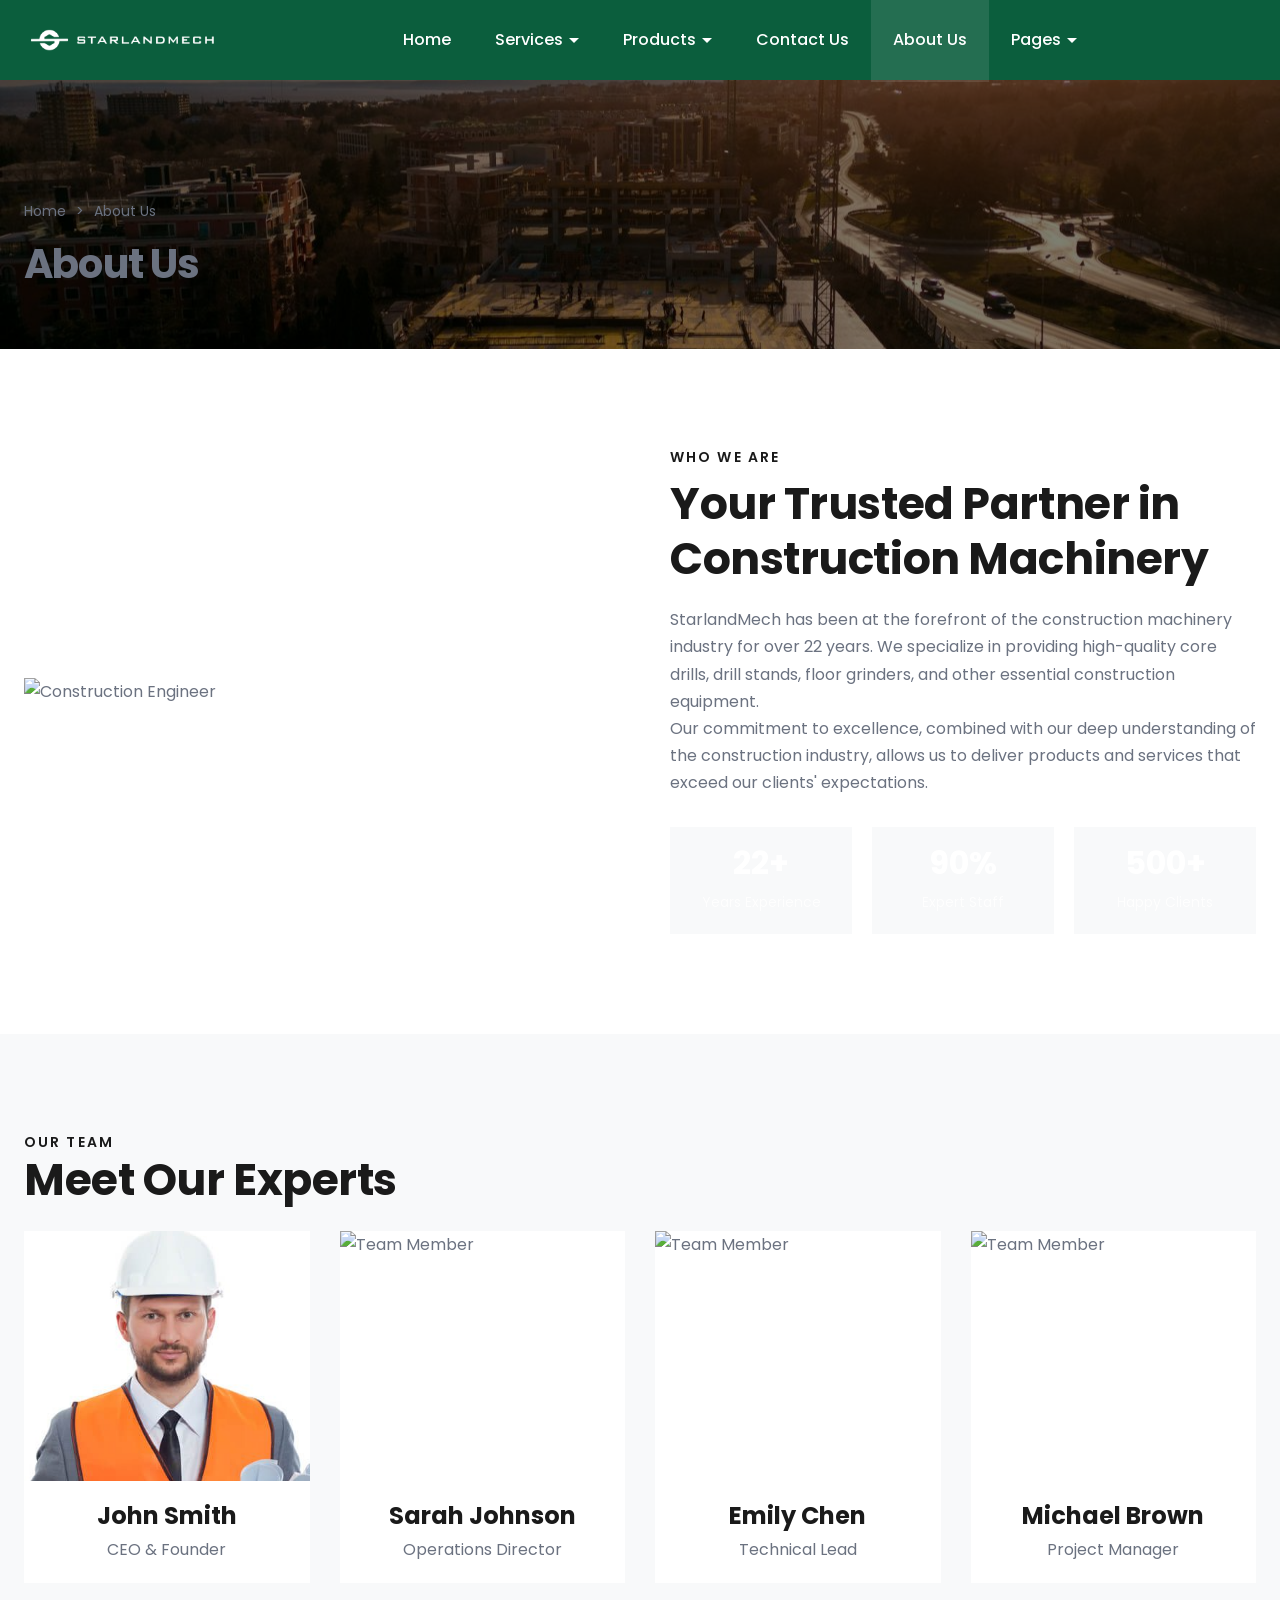
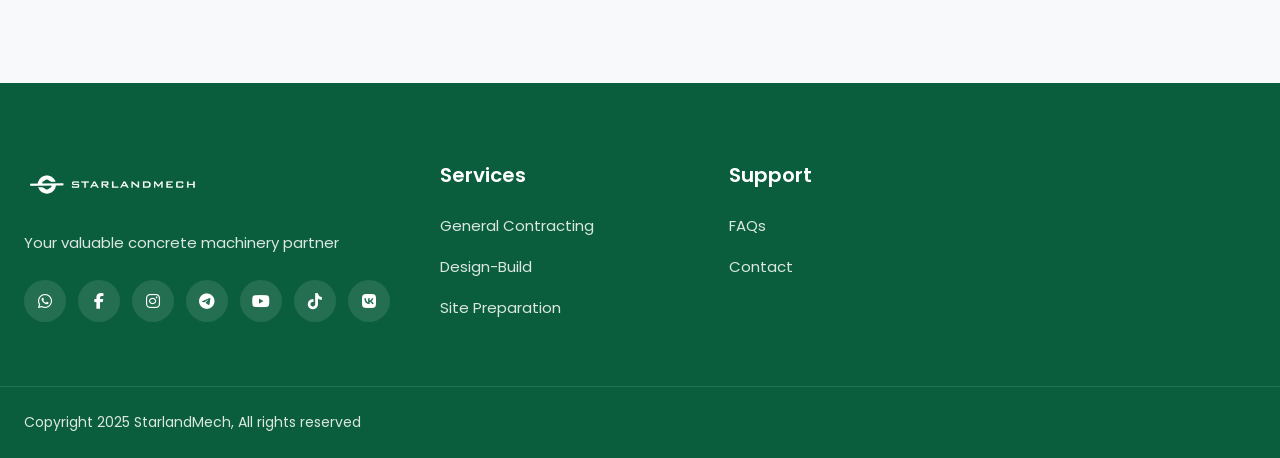
==== commit 2017a89e: "Update social media links across all pages - WhatsApp: wa.me/message/7Y2LBZ2Z2SI3B1 - Facebook: face" ====
--- a/pages/about.html
+++ b/pages/about.html
@@ -182,10 +182,13 @@
                 <img src="../assets/images/logo-footer.png" alt="StarlandMech" class="footer-logo">
                 <p class="footer-tagline">Your valuable concrete machinery partner</p>
                 <div class="social-icons">
-                    <a href="https://www.facebook.com/share/19YSYGDb4g/" target="_blank"><i class="fab fa-facebook-f"></i></a>
-                    <a href="https://www.instagram.com/starlandmech" target="_blank"><i class="fab fa-instagram"></i></a>
+                    <a href="https://wa.me/message/7Y2LBZ2Z2SI3B1" target="_blank"><i class="fab fa-whatsapp"></i></a>
+                    <a href="https://facebook.com/share/1Bc6PDuMKT" target="_blank"><i class="fab fa-facebook-f"></i></a>
+                    <a href="https://instagram.com/starlandmech?igsh=MW9mcGN4Z212NzhwbQ==" target="_blank"><i class="fab fa-instagram"></i></a>
+                    <a href="https://t.me/StarlandMech" target="_blank"><i class="fab fa-telegram"></i></a>
                     <a href="https://youtube.com/@starlandmech" target="_blank"><i class="fab fa-youtube"></i></a>
                     <a href="https://tiktok.com/@starland_mech.gar" target="_blank"><i class="fab fa-tiktok"></i></a>
+                    <a href="https://vk.com/mr.garvin" target="_blank"><i class="fab fa-vk"></i></a>
                 </div>
             </div>
             <div class="footer-column">
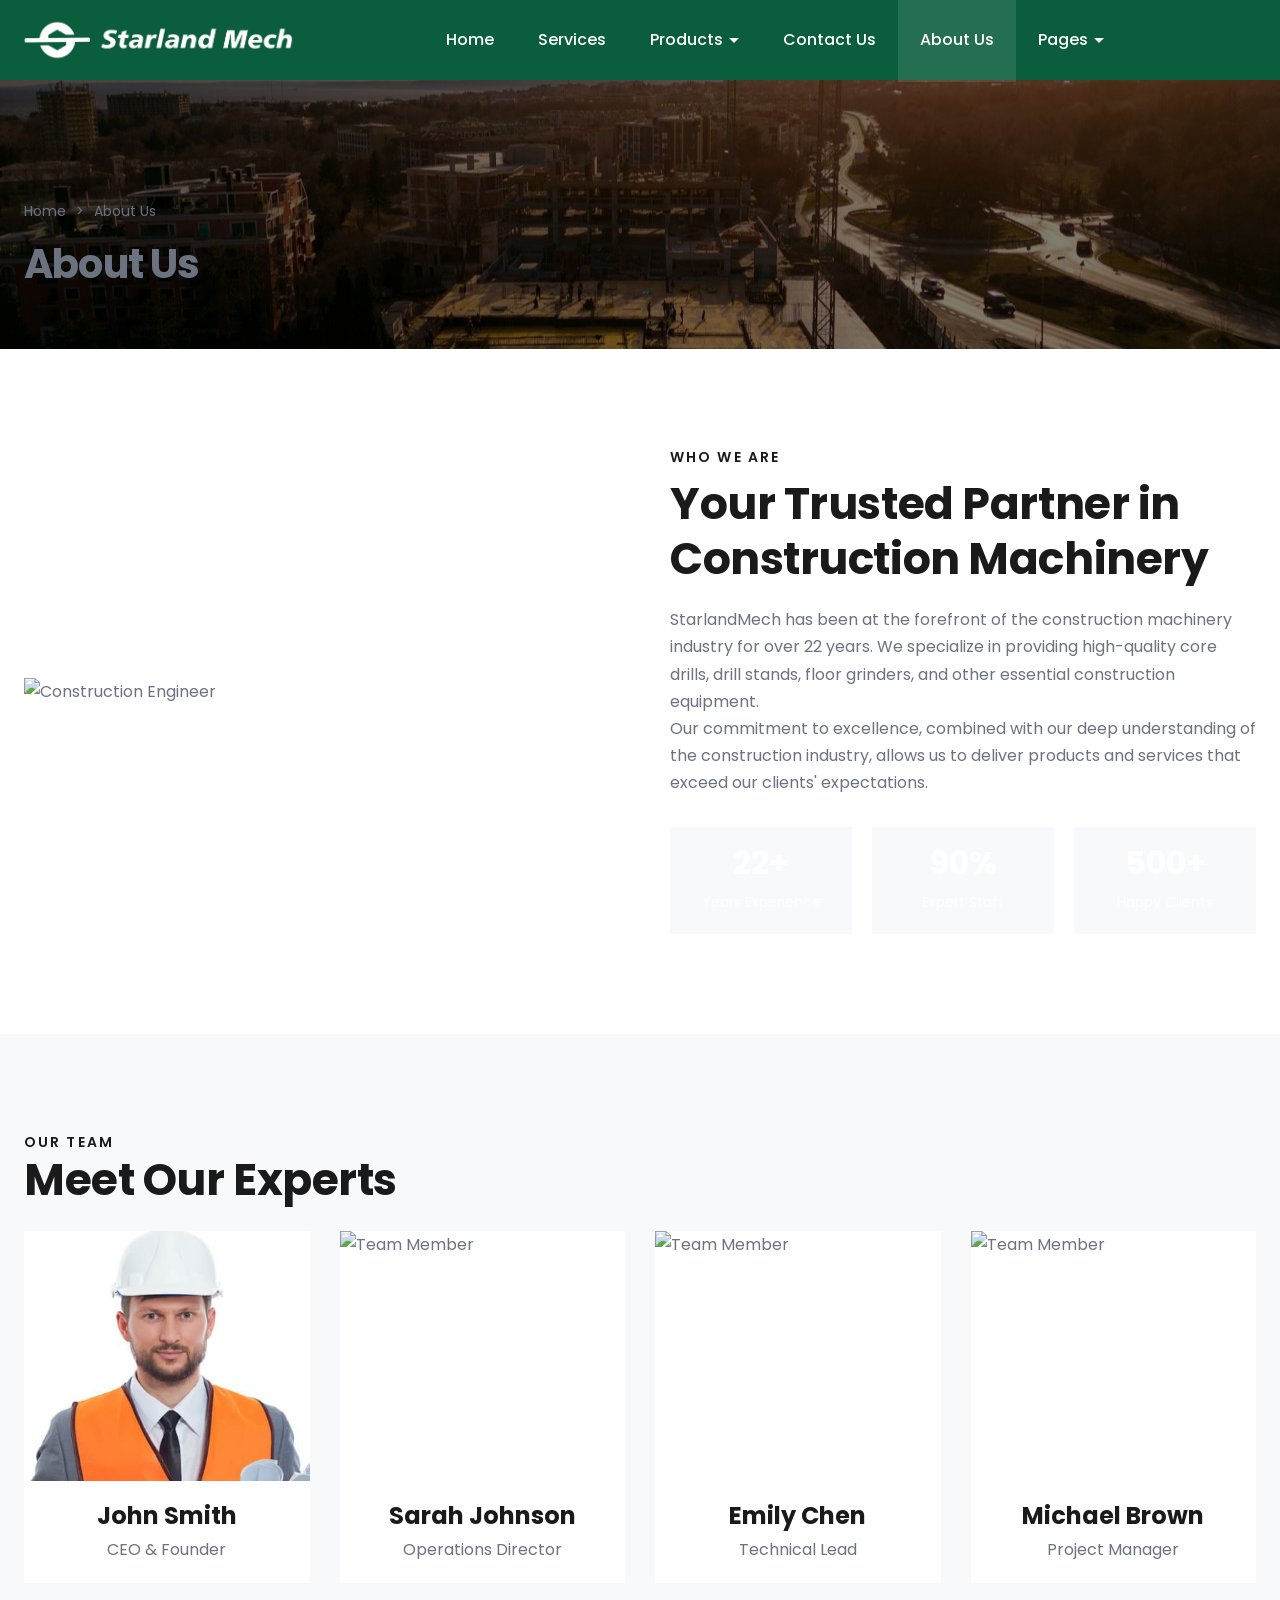
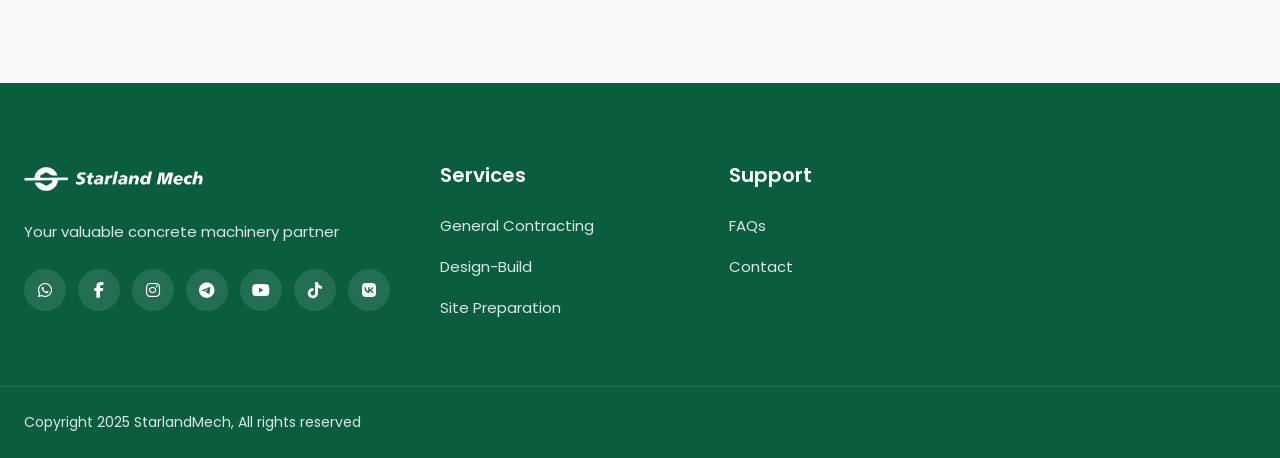
==== commit 0c487bc8: "Remove Pricing dropdown and redesign Services page - Remove Pricing subpage link from Services dropd" ====
--- a/pages/about.html
+++ b/pages/about.html
@@ -51,12 +51,7 @@
             <nav class="main-nav">
                 <ul class="nav-menu">
                     <li class="nav-item"><a href="../index.html">Home</a></li>
-                    <li class="nav-item has-dropdown">
-                        <a href="services.html">Services</a>
-                        <ul class="dropdown">
-                            <li><a href="pricing.html">Pricing</a></li>
-                        </ul>
-                    </li>
+                    <li class="nav-item"><a href="services.html">Services</a></li>
                     <li class="nav-item has-dropdown">
                         <a href="products.html">Products</a>
                         <ul class="dropdown">
--- a/assets/css/pages.css
+++ b/assets/css/pages.css
@@ -261,6 +261,299 @@
 .team-info p {
     color: var(--primary-color);
     margin-bottom: 0;
+}
+
+/* ---------------------------------------------
+   Services Page
+   --------------------------------------------- */
+/* Services Hero Banner */
+.services-hero-banner {
+    position: relative;
+    padding: 140px 0 80px;
+    margin-top: 80px;
+    overflow: hidden;
+    min-height: 320px;
+    display: flex;
+    align-items: center;
+}
+
+.services-hero-banner .banner-bg {
+    position: absolute;
+    top: 0;
+    left: 0;
+    width: 100%;
+    height: 100%;
+    object-fit: cover;
+    z-index: 0;
+}
+
+.services-hero-banner .banner-overlay {
+    position: absolute;
+    top: 0;
+    left: 0;
+    right: 0;
+    bottom: 0;
+    background: linear-gradient(135deg, rgba(11, 94, 61, 0.85) 0%, rgba(0, 0, 0, 0.6) 100%);
+    z-index: 1;
+}
+
+.services-hero-banner .container {
+    position: relative;
+    z-index: 2;
+    display: flex;
+    flex-direction: column;
+    align-items: flex-start;
+}
+
+.services-hero-banner .breadcrumb {
+    margin-bottom: 20px;
+}
+
+.services-hero-banner .breadcrumb,
+.services-hero-banner .breadcrumb a,
+.services-hero-banner .breadcrumb span {
+    color: rgba(255, 255, 255, 0.8);
+}
+
+.services-hero-banner .breadcrumb a:hover {
+    color: #fff;
+}
+
+.services-hero-banner .banner-content {
+    max-width: 650px;
+}
+
+.services-hero-banner .banner-content h1 {
+    font-size: 3rem;
+    font-weight: 700;
+    color: #fff;
+    margin-bottom: 15px;
+    text-align: left;
+}
+
+.services-hero-banner .banner-content p {
+    font-size: 1.125rem;
+    color: rgba(255, 255, 255, 0.9);
+    line-height: 1.7;
+    text-align: left;
+}
+
+/* Services Introduction */
+.services-intro {
+    padding: 60px 0 40px;
+}
+
+.services-intro .intro-content {
+    text-align: center;
+    max-width: 700px;
+    margin: 0 auto;
+}
+
+.services-intro h2 {
+    font-size: 2.25rem;
+    margin-bottom: 15px;
+    color: var(--text-heading);
+}
+
+.services-intro p {
+    font-size: 1.0625rem;
+    color: var(--text-secondary);
+    line-height: 1.8;
+}
+
+/* Services Grid */
+.services-grid-section {
+    padding: 40px 0 80px;
+}
+
+.services-grid {
+    display: grid;
+    grid-template-columns: repeat(3, 1fr);
+    gap: 30px;
+}
+
+.service-card {
+    background: var(--bg-white);
+    border-radius: 16px;
+    padding: 35px 30px;
+    box-shadow: 0 4px 20px rgba(0, 0, 0, 0.06);
+    transition: all 0.3s ease;
+    border: 1px solid rgba(0, 0, 0, 0.04);
+    display: flex;
+    flex-direction: column;
+}
+
+.service-card:hover {
+    transform: translateY(-8px);
+    box-shadow: 0 12px 40px rgba(11, 94, 61, 0.12);
+    border-color: rgba(11, 94, 61, 0.15);
+}
+
+.service-icon {
+    width: 70px;
+    height: 70px;
+    background: linear-gradient(135deg, var(--primary-green) 0%, #1a5a3a 100%);
+    border-radius: 16px;
+    display: flex;
+    align-items: center;
+    justify-content: center;
+    margin-bottom: 25px;
+    transition: transform 0.3s ease;
+}
+
+.service-card:hover .service-icon {
+    transform: scale(1.05);
+}
+
+.service-icon i {
+    color: #fff;
+    font-size: 1.75rem;
+}
+
+.service-content h4 {
+    font-size: 1.25rem;
+    font-weight: 600;
+    color: var(--text-heading);
+    margin-bottom: 12px;
+}
+
+.service-content > p {
+    color: var(--text-secondary);
+    font-size: 0.9375rem;
+    line-height: 1.7;
+    margin-bottom: 20px;
+}
+
+.service-features {
+    list-style: none;
+    padding: 0;
+    margin: 0;
+    margin-top: auto;
+}
+
+.service-features li {
+    display: flex;
+    align-items: center;
+    gap: 10px;
+    font-size: 0.875rem;
+    color: var(--text-secondary);
+    padding: 8px 0;
+    border-top: 1px solid rgba(0, 0, 0, 0.05);
+}
+
+.service-features li:first-child {
+    border-top: none;
+    padding-top: 0;
+}
+
+.service-features li i {
+    color: var(--primary-green);
+    font-size: 0.75rem;
+}
+
+/* Why Choose Services Section */
+.why-choose-services {
+    padding: 80px 0;
+    background: var(--bg-light);
+}
+
+.advantages-grid {
+    display: grid;
+    grid-template-columns: repeat(4, 1fr);
+    gap: 30px;
+    margin-top: 50px;
+}
+
+.advantage-item {
+    text-align: center;
+    padding: 40px 25px;
+    background: var(--bg-white);
+    border-radius: 16px;
+    box-shadow: 0 4px 15px rgba(0, 0, 0, 0.04);
+    transition: all 0.3s ease;
+}
+
+.advantage-item:hover {
+    transform: translateY(-5px);
+    box-shadow: 0 8px 30px rgba(0, 0, 0, 0.08);
+}
+
+.advantage-number {
+    font-size: 2.5rem;
+    font-weight: 700;
+    color: var(--primary-green);
+    line-height: 1;
+    margin-bottom: 15px;
+}
+
+.advantage-item h4 {
+    font-size: 1.0625rem;
+    font-weight: 600;
+    color: var(--text-heading);
+    margin-bottom: 10px;
+}
+
+.advantage-item p {
+    font-size: 0.875rem;
+    color: var(--text-secondary);
+    line-height: 1.6;
+    margin-bottom: 0;
+}
+
+/* Services CTA Section */
+.services-cta {
+    padding: 80px 0;
+    background: linear-gradient(135deg, var(--primary-green) 0%, #1a5a3a 100%);
+}
+
+.services-cta .cta-content {
+    text-align: center;
+    max-width: 600px;
+    margin: 0 auto;
+}
+
+.services-cta h2 {
+    font-size: 2.25rem;
+    color: #fff;
+    margin-bottom: 15px;
+}
+
+.services-cta p {
+    font-size: 1.0625rem;
+    color: rgba(255, 255, 255, 0.9);
+    line-height: 1.7;
+    margin-bottom: 30px;
+}
+
+.services-cta .cta-buttons {
+    display: flex;
+    gap: 15px;
+    justify-content: center;
+    flex-wrap: wrap;
+}
+
+.services-cta .btn-primary {
+    background: #fff;
+    color: var(--primary-green);
+}
+
+.services-cta .btn-primary:hover {
+    background: rgba(255, 255, 255, 0.9);
+}
+
+.services-cta .btn-outline {
+    border: 2px solid #fff;
+    color: #fff;
+    background: transparent;
+    padding: 12px 28px;
+    border-radius: 6px;
+    font-weight: 600;
+    transition: all 0.3s ease;
+}
+
+.services-cta .btn-outline:hover {
+    background: #fff;
+    color: var(--primary-green);
 }
 
 /* ---------------------------------------------
@@ -477,6 +770,15 @@
     .products-grid-page {
         grid-template-columns: repeat(2, 1fr);
     }
+
+    /* Services Page - Tablet */
+    .services-grid {
+        grid-template-columns: repeat(2, 1fr);
+    }
+
+    .advantages-grid {
+        grid-template-columns: repeat(2, 1fr);
+    }
 }
 
 @media (max-width: 768px) {
@@ -487,6 +789,68 @@
 
     .page-header h1 {
         font-size: 2rem;
+    }
+
+    /* Services Hero Banner - Mobile */
+    .services-hero-banner {
+        padding: 110px 0 50px;
+        margin-top: 70px;
+        min-height: 280px;
+    }
+
+    .services-hero-banner .banner-content h1 {
+        font-size: 2rem;
+    }
+
+    .services-hero-banner .banner-content p {
+        font-size: 1rem;
+    }
+
+    .services-intro {
+        padding: 40px 0 30px;
+    }
+
+    .services-intro h2 {
+        font-size: 1.75rem;
+    }
+
+    .services-grid-section {
+        padding: 30px 0 60px;
+    }
+
+    .services-grid {
+        grid-template-columns: 1fr;
+        gap: 25px;
+    }
+
+    .service-card {
+        padding: 30px 25px;
+    }
+
+    .why-choose-services {
+        padding: 60px 0;
+    }
+
+    .advantages-grid {
+        grid-template-columns: repeat(2, 1fr);
+        gap: 20px;
+        margin-top: 35px;
+    }
+
+    .advantage-item {
+        padding: 30px 20px;
+    }
+
+    .advantage-number {
+        font-size: 2rem;
+    }
+
+    .services-cta {
+        padding: 60px 0;
+    }
+
+    .services-cta h2 {
+        font-size: 1.75rem;
     }
 
     /* Products Hero Banner - Mobile */
@@ -554,4 +918,19 @@
     .team-grid {
         grid-template-columns: 1fr;
     }
-}
+
+    /* Services Page - Small Mobile */
+    .advantages-grid {
+        grid-template-columns: 1fr;
+    }
+
+    .services-cta .cta-buttons {
+        flex-direction: column;
+    }
+
+    .services-cta .btn-primary,
+    .services-cta .btn-outline {
+        width: 100%;
+        text-align: center;
+    }
+}
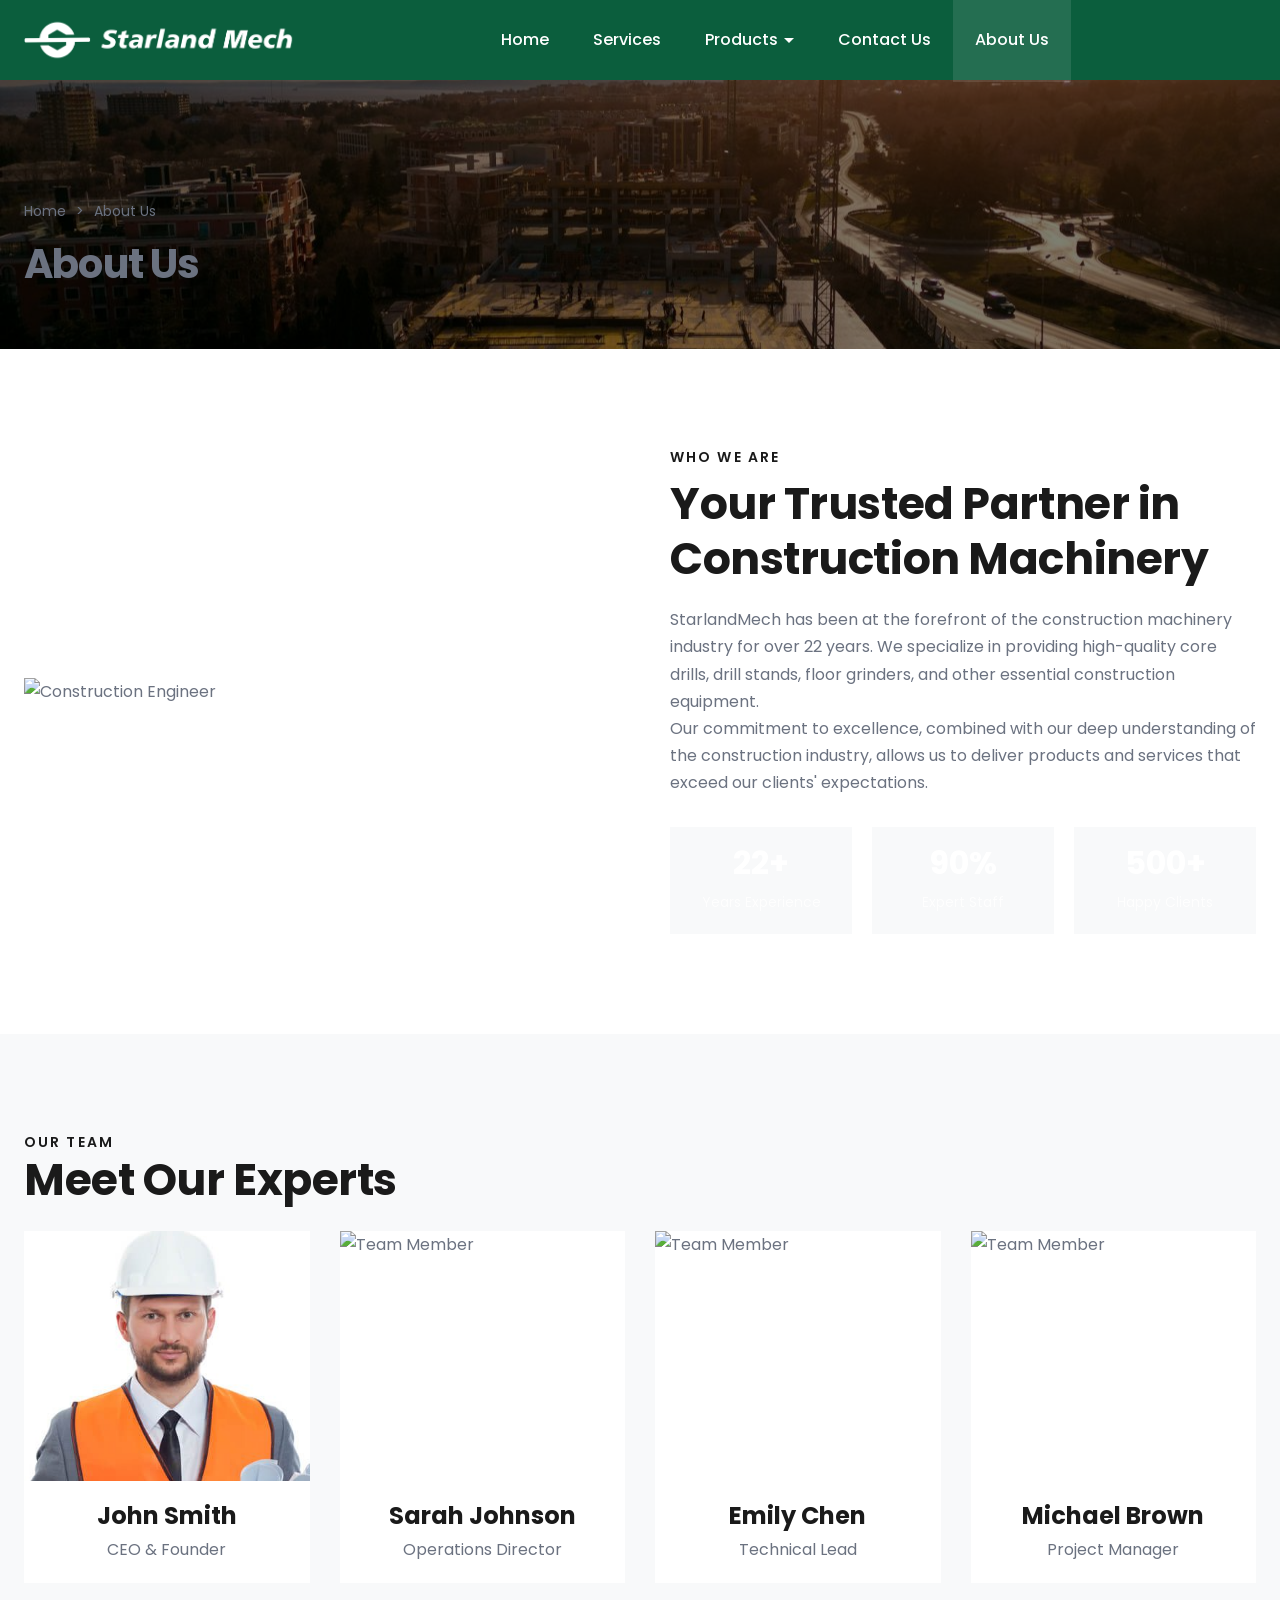
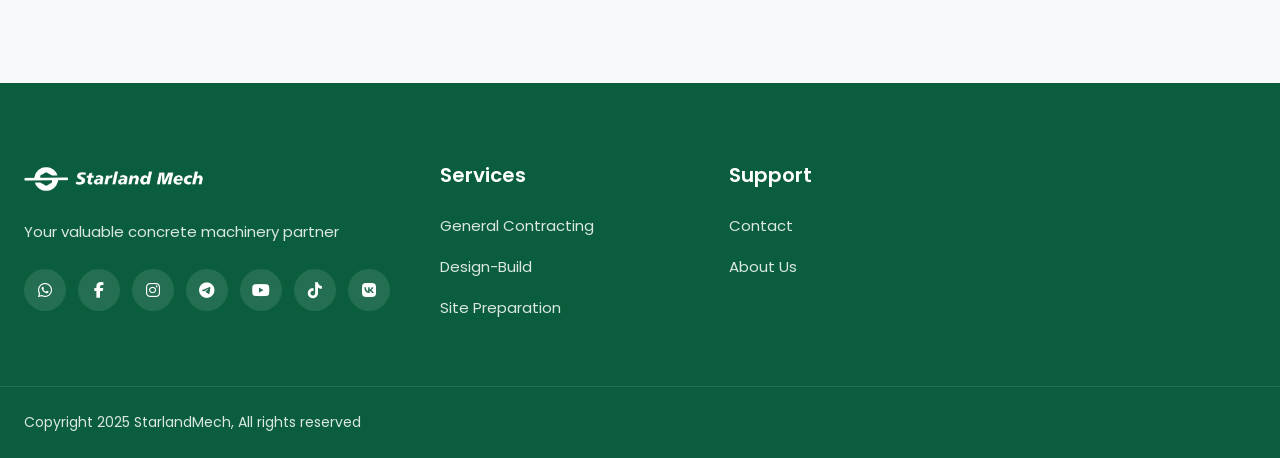
==== commit 9162cb7c: "Remove Pages dropdown menu and FAQs links - Remove "Pages" dropdown (Our Team, FAQs) from navigation" ====
--- a/pages/about.html
+++ b/pages/about.html
@@ -62,13 +62,6 @@
                     </li>
                     <li class="nav-item"><a href="contact.html">Contact Us</a></li>
                     <li class="nav-item active"><a href="about.html">About Us</a></li>
-                    <li class="nav-item has-dropdown">
-                        <a href="#">Pages</a>
-                        <ul class="dropdown">
-                            <li><a href="team.html">Our Team</a></li>
-                            <li><a href="faq.html">FAQs</a></li>
-                        </ul>
-                    </li>
                 </ul>
             </nav>
             <button class="mobile-menu-toggle" aria-label="Toggle Menu">
@@ -197,8 +190,8 @@
             <div class="footer-column">
                 <h5>Support</h5>
                 <ul class="footer-links">
-                    <li><a href="faq.html">FAQs</a></li>
                     <li><a href="contact.html">Contact</a></li>
+                    <li><a href="about.html">About Us</a></li>
                 </ul>
             </div>
         </div>
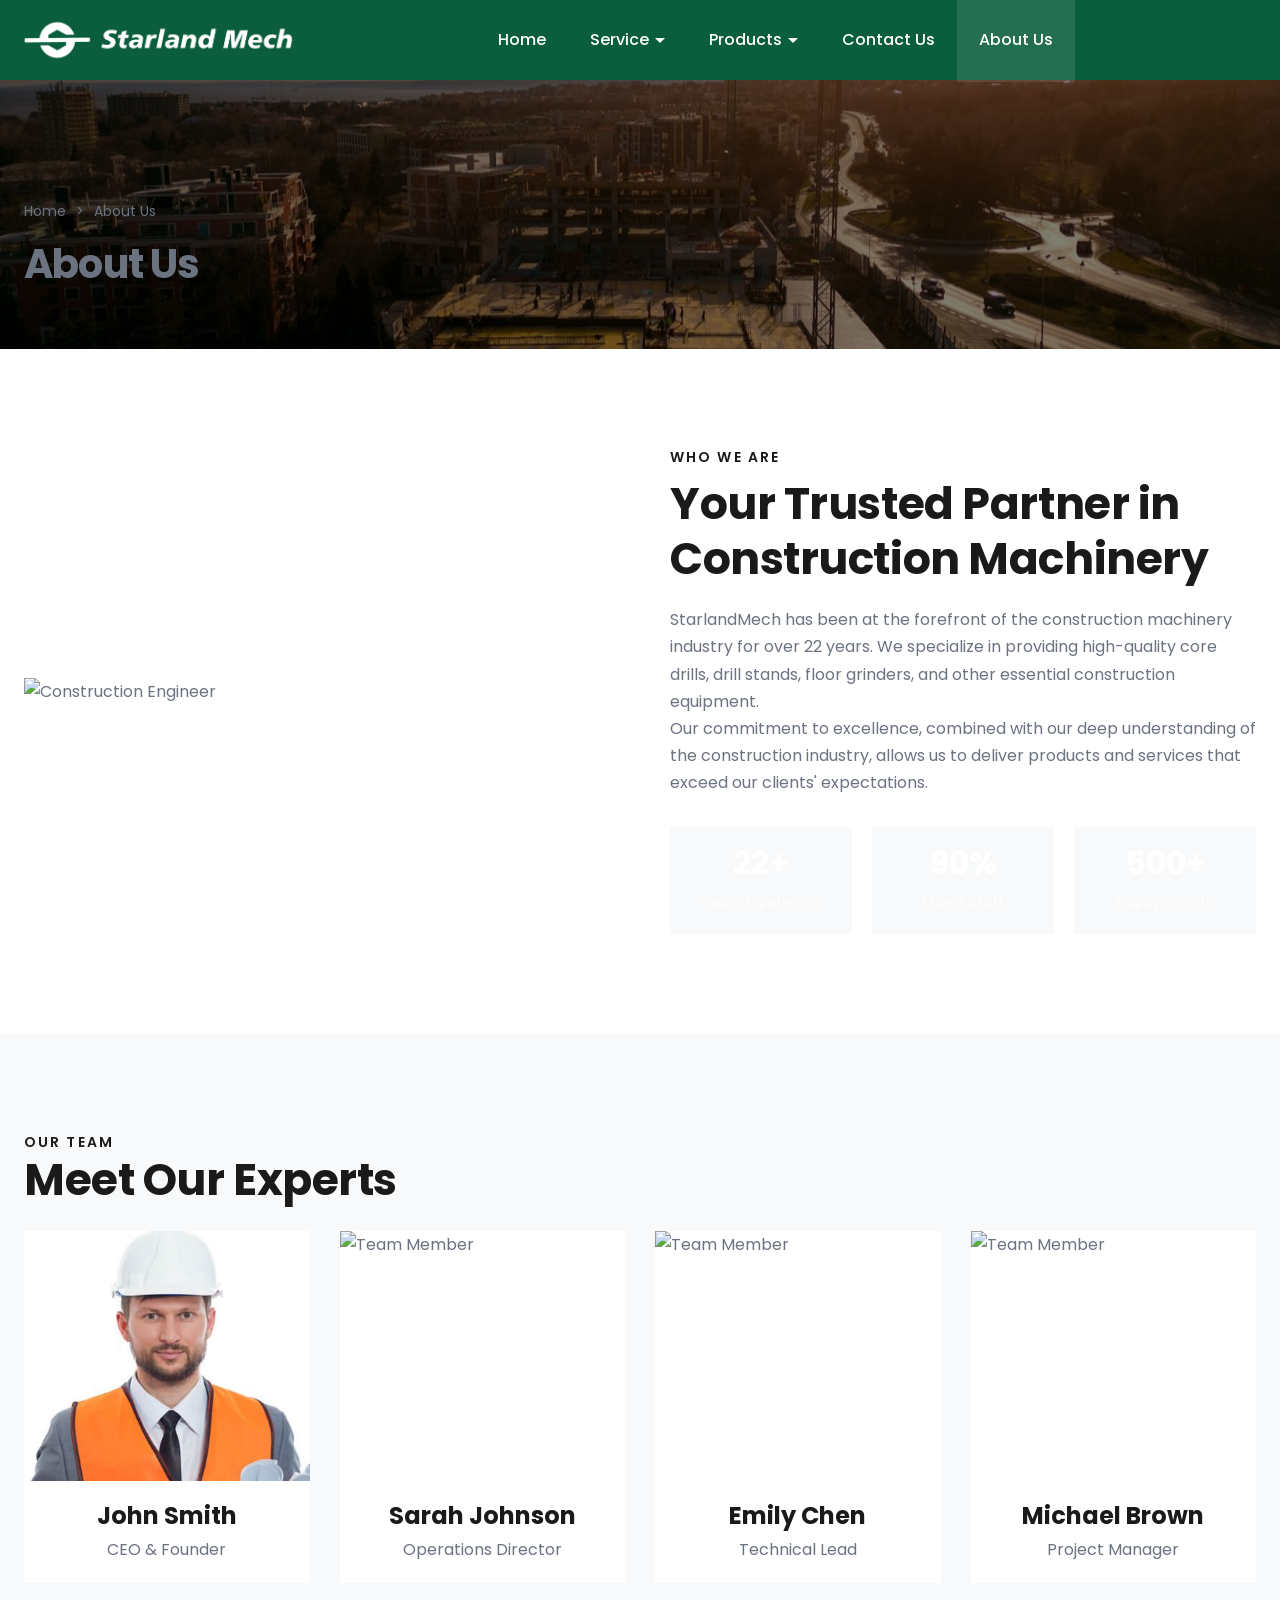
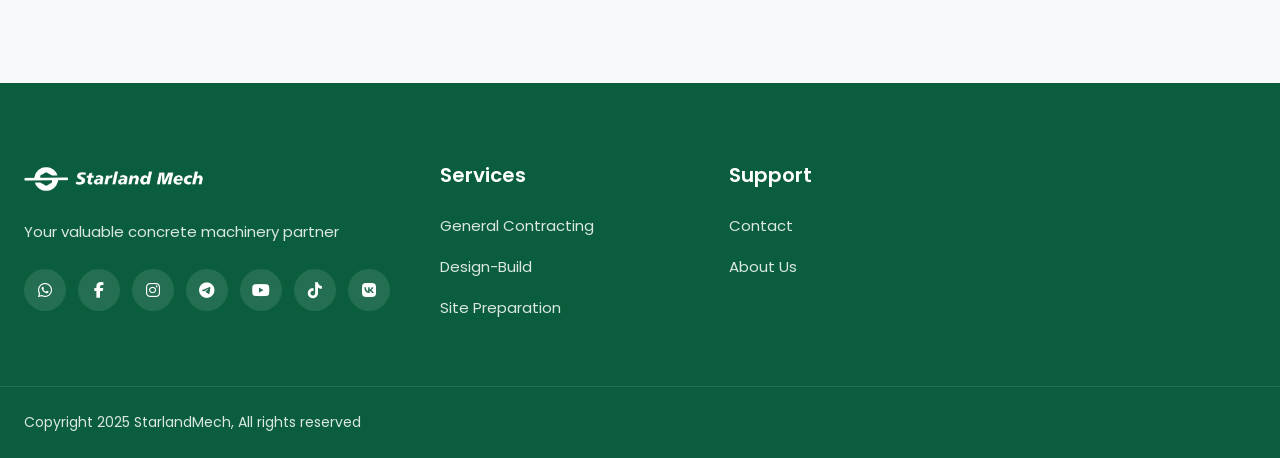
==== commit 77355292: "Add Service dropdown menu with 4 service pages - Added Service dropdown menu to navigation in all 8 " ====
--- a/pages/about.html
+++ b/pages/about.html
@@ -51,7 +51,15 @@
             <nav class="main-nav">
                 <ul class="nav-menu">
                     <li class="nav-item"><a href="../index.html">Home</a></li>
-                    <li class="nav-item"><a href="services.html">Services</a></li>
+                    <li class="nav-item has-dropdown">
+                        <a href="services.html">Service</a>
+                        <ul class="dropdown">
+                            <li><a href="technical-help.html">Technical Help</a></li>
+                            <li><a href="research-development.html">Research & Development</a></li>
+                            <li><a href="after-sale-service.html">After-sale Service</a></li>
+                            <li><a href="technical-article.html">Technical Article</a></li>
+                        </ul>
+                    </li>
                     <li class="nav-item has-dropdown">
                         <a href="products.html">Products</a>
                         <ul class="dropdown">
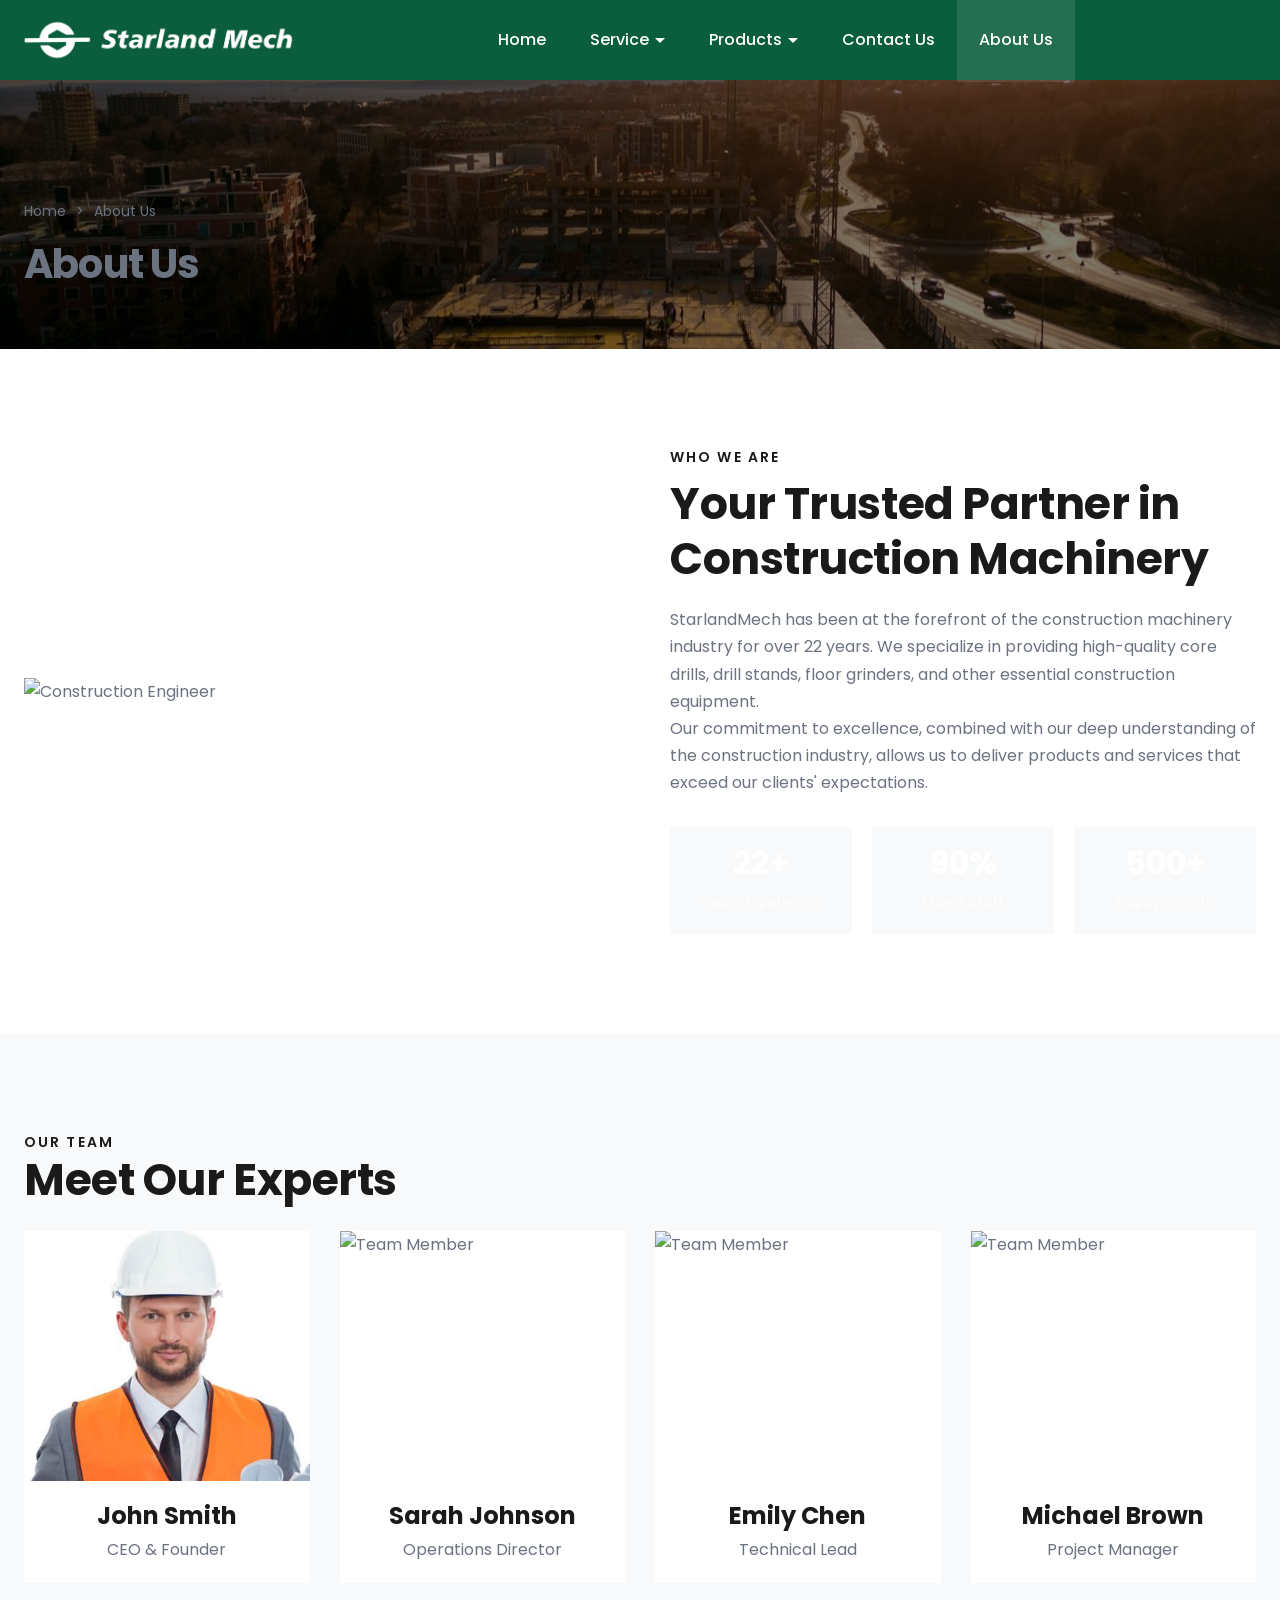
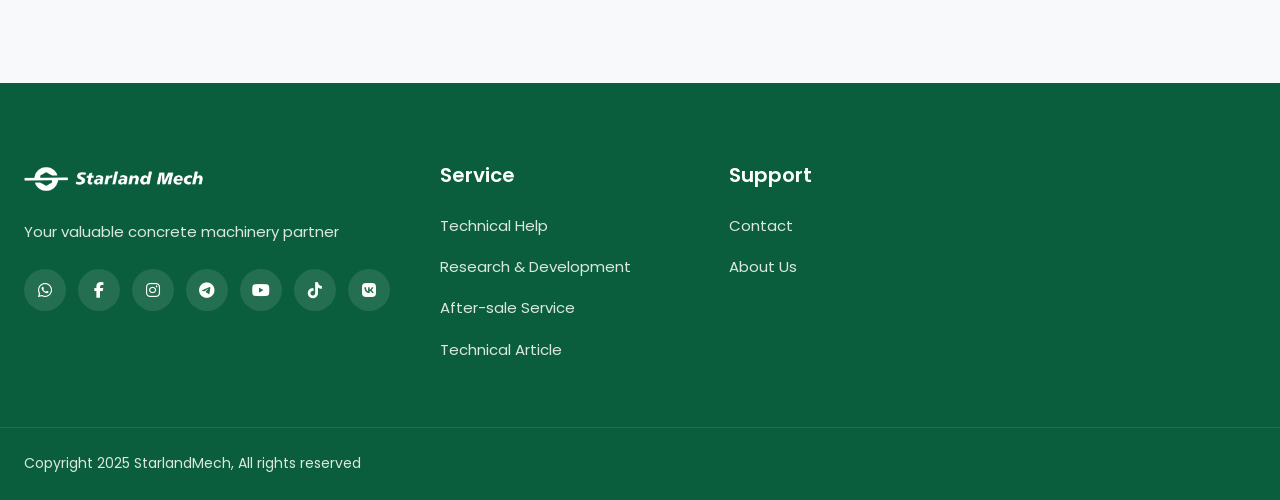
==== commit 8dc940e9: "Update footer Service links to new service pages - Changed footer "Services" to "Service" across all" ====
--- a/pages/about.html
+++ b/pages/about.html
@@ -188,11 +188,12 @@
                 </div>
             </div>
             <div class="footer-column">
-                <h5>Services</h5>
+                <h5>Service</h5>
                 <ul class="footer-links">
-                    <li><a href="#">General Contracting</a></li>
-                    <li><a href="#">Design-Build</a></li>
-                    <li><a href="#">Site Preparation</a></li>
+                    <li><a href="technical-help.html">Technical Help</a></li>
+                    <li><a href="research-development.html">Research & Development</a></li>
+                    <li><a href="after-sale-service.html">After-sale Service</a></li>
+                    <li><a href="technical-article.html">Technical Article</a></li>
                 </ul>
             </div>
             <div class="footer-column">
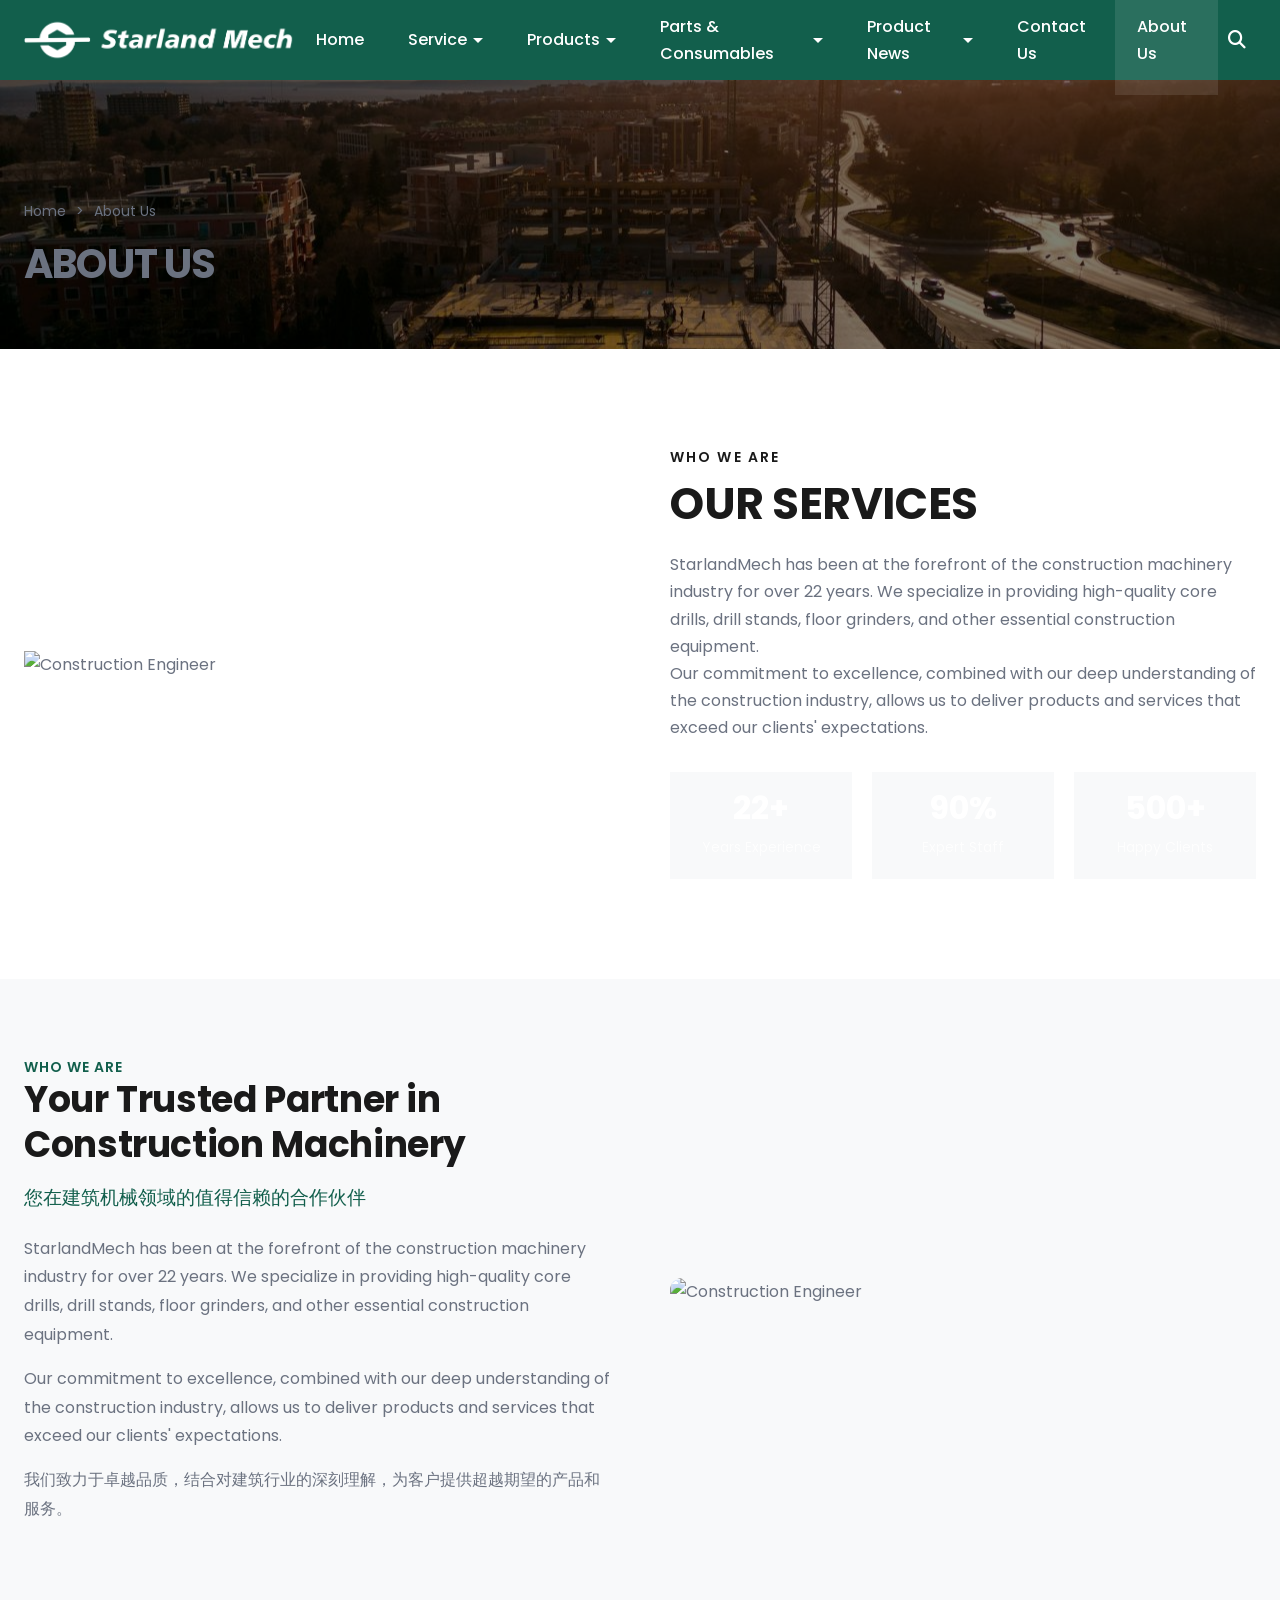
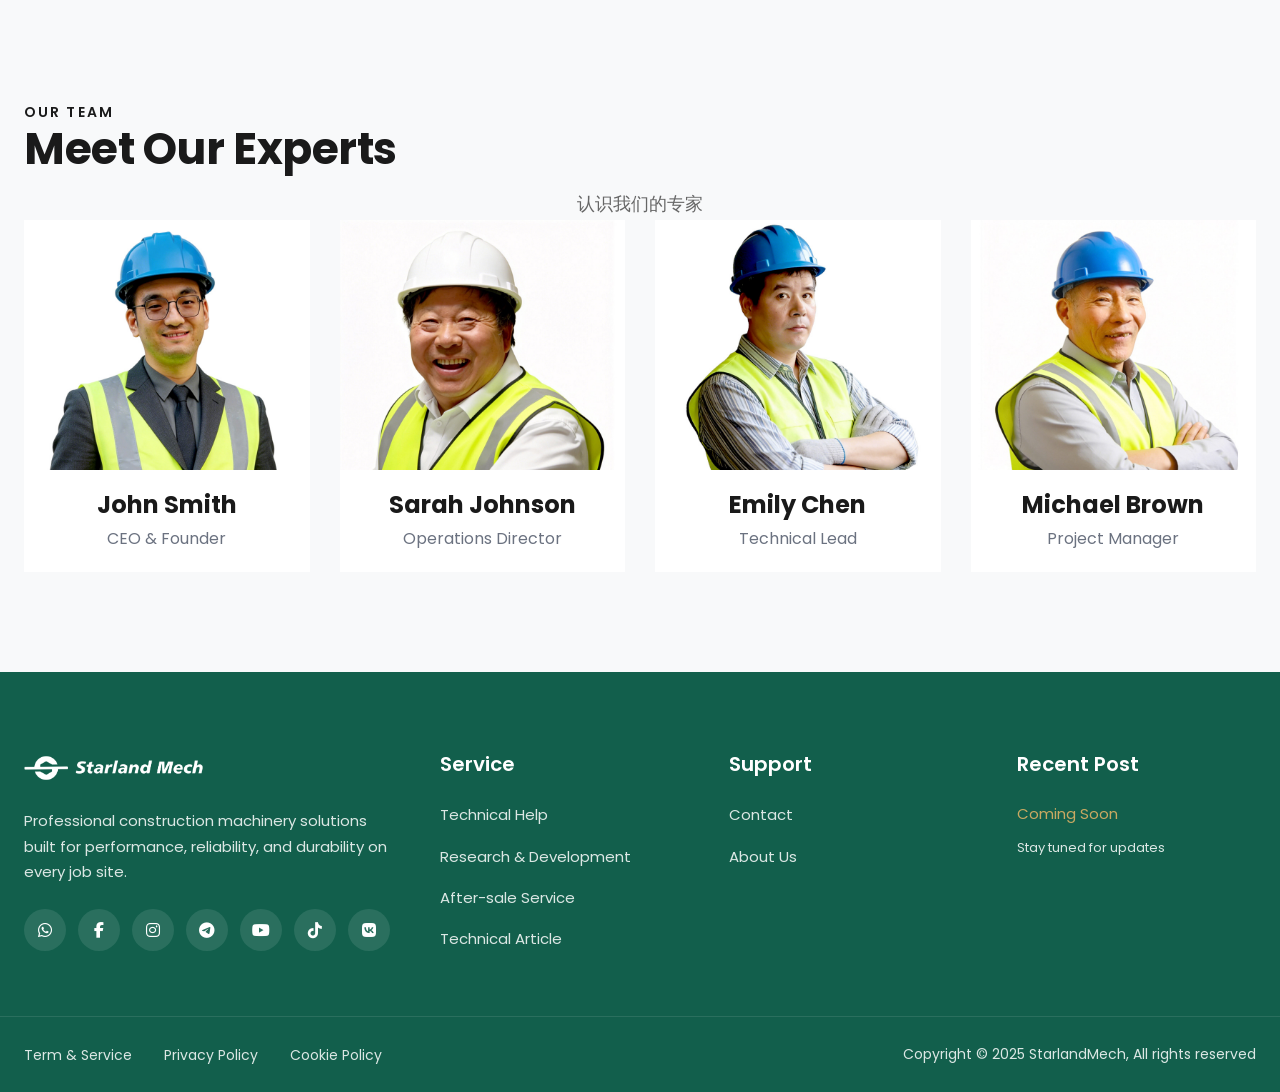
==== commit c2bd80b8: "Website update: theme color, shared nav component, new pages, images, and typography - Update theme " ====
--- a/pages/about.html
+++ b/pages/about.html
@@ -40,43 +40,7 @@
     <link rel="stylesheet" href="../assets/css/pages.css">
 </head>
 <body>
-    <!-- Header -->
-    <header class="site-header">
-        <div class="header-container">
-            <div class="logo">
-                <a href="../index.html">
-                    <img src="../assets/images/logo-footer.png" alt="StarlandMech Logo">
-                </a>
-            </div>
-            <nav class="main-nav">
-                <ul class="nav-menu">
-                    <li class="nav-item"><a href="../index.html">Home</a></li>
-                    <li class="nav-item has-dropdown">
-                        <a href="services.html">Service</a>
-                        <ul class="dropdown">
-                            <li><a href="technical-help.html">Technical Help</a></li>
-                            <li><a href="research-development.html">Research & Development</a></li>
-                            <li><a href="after-sale-service.html">After-sale Service</a></li>
-                            <li><a href="technical-article.html">Technical Article</a></li>
-                        </ul>
-                    </li>
-                    <li class="nav-item has-dropdown">
-                        <a href="products.html">Products</a>
-                        <ul class="dropdown">
-                            <li><a href="products.html#core-drill">Diamond Core Drill</a></li>
-                            <li><a href="products.html#drill-stand">Drill Stand</a></li>
-                            <li><a href="products.html#floor-grinder">Floor Grinder</a></li>
-                        </ul>
-                    </li>
-                    <li class="nav-item"><a href="contact.html">Contact Us</a></li>
-                    <li class="nav-item active"><a href="about.html">About Us</a></li>
-                </ul>
-            </nav>
-            <button class="mobile-menu-toggle" aria-label="Toggle Menu">
-                <i class="fas fa-bars"></i>
-            </button>
-        </div>
-    </header>
+    <div id="site-header"></div>
 
     <!-- Page Header -->
     <section class="page-header" style="background-image: url('../assets/images/home-team-member-04.jpg');">
@@ -87,7 +51,7 @@
                 <span>&gt;</span>
                 <span>About Us</span>
             </nav>
-            <h1>About Us</h1>
+            <h1>ABOUT US</h1>
         </div>
     </section>
 
@@ -100,7 +64,7 @@
                 </div>
                 <div class="about-content">
                     <h6 class="section-subtitle">Who We Are</h6>
-                    <h2>Your Trusted Partner in Construction Machinery</h2>
+                    <h2>OUR SERVICES</h2>
                     <p>StarlandMech has been at the forefront of the construction machinery industry for over 22 years. We specialize in providing high-quality core drills, drill stands, floor grinders, and other essential construction equipment.</p>
                     <p>Our commitment to excellence, combined with our deep understanding of the construction industry, allows us to deliver products and services that exceed our clients' expectations.</p>
 
@@ -123,17 +87,37 @@
         </div>
     </section>
 
+    <!-- Trusted Partner Section -->
+    <section class="trusted-partner-section" style="padding: 80px 0; background-color: #f8f9fa;">
+        <div class="container">
+            <div style="display: grid; grid-template-columns: 1fr 1fr; gap: 60px; align-items: center;">
+                <div>
+                    <h6 class="section-subtitle" style="color: #125f4c; font-weight: 600; font-size: 0.875rem; text-transform: uppercase; letter-spacing: 1px;">WHO WE ARE</h6>
+                    <h2 style="font-size: 2.25rem; margin-bottom: 15px; color: #1a1a1a;">Your Trusted Partner in<br>Construction Machinery</h2>
+                    <p style="font-size: 1.2rem; color: #125f4c; font-weight: 500; margin-bottom: 20px;">您在建筑机械领域的值得信赖的合作伙伴</p>
+                    <p style="color: #6B7280; line-height: 1.8; margin-bottom: 15px;">StarlandMech has been at the forefront of the construction machinery industry for over 22 years. We specialize in providing high-quality core drills, drill stands, floor grinders, and other essential construction equipment.</p>
+                    <p style="color: #6B7280; line-height: 1.8;">Our commitment to excellence, combined with our deep understanding of the construction industry, allows us to deliver products and services that exceed our clients' expectations.</p>
+                    <p style="color: #6B7280; line-height: 1.8; margin-top: 15px;">我们致力于卓越品质，结合对建筑行业的深刻理解，为客户提供超越期望的产品和服务。</p>
+                </div>
+                <div>
+                    <img src="../assets/images/smiling-young-construction-engineer-working-in-pla-2023-11-27-04-59-29-utc.png" alt="Construction Engineer" style="border-radius: 12px; width: 100%;">
+                </div>
+            </div>
+        </div>
+    </section>
+
     <!-- Team Section -->
     <section class="team-preview">
         <div class="container">
             <div class="section-header">
                 <h6 class="section-subtitle">Our Team</h6>
                 <h2 class="section-title">Meet Our Experts</h2>
+                <p style="text-align: center; color: #666; font-size: 1.1rem; margin-top: -10px;">认识我们的专家</p>
             </div>
             <div class="team-grid">
                 <div class="team-card">
                     <div class="team-image">
-                        <img src="../assets/images/home-team-member-01.jpg" alt="Team Member">
+                        <img src="../assets/images/team-john-smith.jpg" alt="Team Member">
                     </div>
                     <div class="team-info">
                         <h4>John Smith</h4>
@@ -142,7 +126,7 @@
                 </div>
                 <div class="team-card">
                     <div class="team-image">
-                        <img src="../assets/images/confident-female-engineer-with-safety-uniform-cros-2023-11-27-05-26-53-utc.jpg" alt="Team Member">
+                        <img src="../assets/images/team-sarah-johnson.jpg" alt="Team Member">
                     </div>
                     <div class="team-info">
                         <h4>Sarah Johnson</h4>
@@ -151,7 +135,7 @@
                 </div>
                 <div class="team-card">
                     <div class="team-image">
-                        <img src="../assets/images/portrait-of-female-automation-engineer-standing-an-2024-07-09-00-48-34-utc.jpg" alt="Team Member">
+                        <img src="../assets/images/team-emily-chen.jpg" alt="Team Member">
                     </div>
                     <div class="team-info">
                         <h4>Emily Chen</h4>
@@ -160,7 +144,7 @@
                 </div>
                 <div class="team-card">
                     <div class="team-image">
-                        <img src="../assets/images/professional-builder-worker-standing-holding-folde-2023-11-27-05-34-53-utc.jpg" alt="Team Member">
+                        <img src="../assets/images/team-michael-brown.jpg" alt="Team Member">
                     </div>
                     <div class="team-info">
                         <h4>Michael Brown</h4>
@@ -171,47 +155,13 @@
         </div>
     </section>
 
-    <!-- Footer -->
-    <footer class="site-footer">
-        <div class="footer-container">
-            <div class="footer-column footer-brand">
-                <img src="../assets/images/logo-footer.png" alt="StarlandMech" class="footer-logo">
-                <p class="footer-tagline">Your valuable concrete machinery partner</p>
-                <div class="social-icons">
-                    <a href="https://wa.me/message/7Y2LBZ2Z2SI3B1" target="_blank"><i class="fab fa-whatsapp"></i></a>
-                    <a href="https://facebook.com/share/1Bc6PDuMKT" target="_blank"><i class="fab fa-facebook-f"></i></a>
-                    <a href="https://instagram.com/starlandmech?igsh=MW9mcGN4Z212NzhwbQ==" target="_blank"><i class="fab fa-instagram"></i></a>
-                    <a href="https://t.me/StarlandMech" target="_blank"><i class="fab fa-telegram"></i></a>
-                    <a href="https://youtube.com/@starlandmech" target="_blank"><i class="fab fa-youtube"></i></a>
-                    <a href="https://tiktok.com/@starland_mech.gar" target="_blank"><i class="fab fa-tiktok"></i></a>
-                    <a href="https://vk.com/mr.garvin" target="_blank"><i class="fab fa-vk"></i></a>
-                </div>
-            </div>
-            <div class="footer-column">
-                <h5>Service</h5>
-                <ul class="footer-links">
-                    <li><a href="technical-help.html">Technical Help</a></li>
-                    <li><a href="research-development.html">Research & Development</a></li>
-                    <li><a href="after-sale-service.html">After-sale Service</a></li>
-                    <li><a href="technical-article.html">Technical Article</a></li>
-                </ul>
-            </div>
-            <div class="footer-column">
-                <h5>Support</h5>
-                <ul class="footer-links">
-                    <li><a href="contact.html">Contact</a></li>
-                    <li><a href="about.html">About Us</a></li>
-                </ul>
-            </div>
-        </div>
-        <div class="footer-bottom">
-            <p class="copyright">Copyright 2025 StarlandMech, All rights reserved</p>
-        </div>
-    </footer>
+    <div id="site-footer"></div>
 
     <!-- Scroll to Top -->
     <button id="scrollToTop" class="scroll-to-top"><i class="fas fa-chevron-up"></i></button>
 
+    <script src="../assets/js/components.js"></script>
+    <script>renderHeader('about'); renderFooter();</script>
     <script src="../assets/js/main.js"></script>
 </body>
 </html>
--- a/assets/css/styles.css
+++ b/assets/css/styles.css
@@ -13,9 +13,9 @@
    ============================================= */
 :root {
     /* Primary Colors - Matching original */
-    --primary-green: #0B5E3D;
-    --primary-green-dark: #094a31;
-    --primary-green-light: #0d7048;
+    --primary-green: #125f4c;
+    --primary-green-dark: #0e4f3e;
+    --primary-green-light: #167258;
 
     /* Text Colors */
     --text-dark: #1a1a1a;
@@ -28,7 +28,7 @@
     --bg-white: #ffffff;
     --bg-light: #F8F9FA;
     --bg-cream: #F5F3EF;
-    --bg-green: #0B5E3D;
+    --bg-green: #125f4c;
 
     /* Accent Colors */
     --accent-gold: #C9A962;
@@ -168,7 +168,7 @@
 .btn-primary:hover {
     background-color: var(--primary-green-dark);
     transform: translateY(-2px);
-    box-shadow: 0 8px 20px rgba(11, 94, 61, 0.3);
+    box-shadow: 0 8px 20px rgba(18, 95, 76, 0.3);
 }
 
 .btn-outline {
@@ -222,7 +222,7 @@
 }
 
 .site-header.scrolled {
-    background-color: rgba(11, 94, 61, 0.98);
+    background-color: rgba(18, 95, 76, 0.98);
     box-shadow: 0 4px 20px rgba(0, 0, 0, 0.15);
 }
 
@@ -559,7 +559,7 @@
 
 .contact-item i {
     color: var(--primary-green);
-    background: rgba(11, 94, 61, 0.3);
+    background: rgba(18, 95, 76, 0.3);
     width: 36px;
     height: 36px;
     display: flex;
@@ -699,7 +699,7 @@
     left: 0;
     width: 100%;
     height: 100%;
-    background: linear-gradient(135deg, rgba(11, 94, 61, 0.92) 0%, rgba(9, 74, 49, 0.95) 100%);
+    background: linear-gradient(135deg, rgba(18, 95, 76, 0.92) 0%, rgba(14, 79, 62, 0.95) 100%);
     display: flex;
     flex-direction: column;
     align-items: center;
@@ -786,7 +786,7 @@
     left: 0;
     width: 100%;
     height: 100%;
-    background: linear-gradient(135deg, rgba(11, 94, 61, 0.92) 0%, rgba(9, 74, 49, 0.95) 100%);
+    background: linear-gradient(135deg, rgba(18, 95, 76, 0.92) 0%, rgba(14, 79, 62, 0.95) 100%);
     display: flex;
     flex-direction: column;
     align-items: center;
@@ -897,7 +897,7 @@
 }
 
 .feature-card:hover .feature-icon {
-    background: rgba(11, 94, 61, 0.1);
+    background: rgba(18, 95, 76, 0.1);
     transform: scale(1.05);
 }
 
@@ -1586,7 +1586,7 @@
 .form-group textarea:focus {
     outline: none;
     border-color: var(--primary-green-dark);
-    box-shadow: 0 0 0 3px rgba(11, 94, 61, 0.15);
+    box-shadow: 0 0 0 3px rgba(18, 95, 76, 0.15);
 }
 
 .btn-full {
@@ -1633,7 +1633,7 @@
     display: flex;
     align-items: center;
     justify-content: center;
-    box-shadow: 0 4px 20px rgba(11, 94, 61, 0.3);
+    box-shadow: 0 4px 20px rgba(18, 95, 76, 0.3);
 }
 
 .scroll-to-top.visible {
@@ -1644,7 +1644,7 @@
 .scroll-to-top:hover {
     background-color: var(--primary-green-dark);
     transform: translateY(-5px);
-    box-shadow: 0 8px 25px rgba(11, 94, 61, 0.4);
+    box-shadow: 0 8px 25px rgba(18, 95, 76, 0.4);
 }
 
 /* =============================================
--- a/assets/css/pages.css
+++ b/assets/css/pages.css
@@ -293,7 +293,7 @@
     left: 0;
     right: 0;
     bottom: 0;
-    background: linear-gradient(135deg, rgba(11, 94, 61, 0.85) 0%, rgba(0, 0, 0, 0.6) 100%);
+    background: linear-gradient(135deg, rgba(18, 95, 76, 0.85) 0%, rgba(0, 0, 0, 0.6) 100%);
     z-index: 1;
 }
 
@@ -385,14 +385,14 @@
 
 .service-card:hover {
     transform: translateY(-8px);
-    box-shadow: 0 12px 40px rgba(11, 94, 61, 0.12);
-    border-color: rgba(11, 94, 61, 0.15);
+    box-shadow: 0 12px 40px rgba(18, 95, 76, 0.12);
+    border-color: rgba(18, 95, 76, 0.15);
 }
 
 .service-icon {
     width: 70px;
     height: 70px;
-    background: linear-gradient(135deg, var(--primary-green) 0%, #1a5a3a 100%);
+    background: linear-gradient(135deg, var(--primary-green) 0%, #1a6b52 100%);
     border-radius: 16px;
     display: flex;
     align-items: center;
@@ -503,7 +503,7 @@
 /* Services CTA Section */
 .services-cta {
     padding: 80px 0;
-    background: linear-gradient(135deg, var(--primary-green) 0%, #1a5a3a 100%);
+    background: linear-gradient(135deg, var(--primary-green) 0%, #1a6b52 100%);
 }
 
 .services-cta .cta-content {
@@ -663,7 +663,7 @@
     align-items: center;
     gap: 12px;
     padding: 14px 32px;
-    background: linear-gradient(135deg, var(--primary-green) 0%, #1a5a3a 100%);
+    background: linear-gradient(135deg, var(--primary-green) 0%, #1a6b52 100%);
     color: #fff;
     font-weight: 600;
     font-size: 1rem;
@@ -676,7 +676,7 @@
 .view-all-link:hover {
     transform: translateY(-2px);
     box-shadow: 0 6px 20px rgba(34, 139, 34, 0.4);
-    background: linear-gradient(135deg, #1a5a3a 0%, var(--primary-green) 100%);
+    background: linear-gradient(135deg, #1a6b52 0%, var(--primary-green) 100%);
 }
 
 .view-all-link i {
@@ -723,7 +723,7 @@
 .product-card-page .product-image {
     aspect-ratio: 1 / 1;
     overflow: hidden;
-    background-color: #f8f8f8;
+    background-color: #ffffff;
     display: flex;
     align-items: center;
     justify-content: center;
@@ -734,6 +734,7 @@
     height: 100%;
     object-fit: contain;
     padding: 15px;
+    mix-blend-mode: multiply;
     transition: transform var(--transition-normal);
 }
 
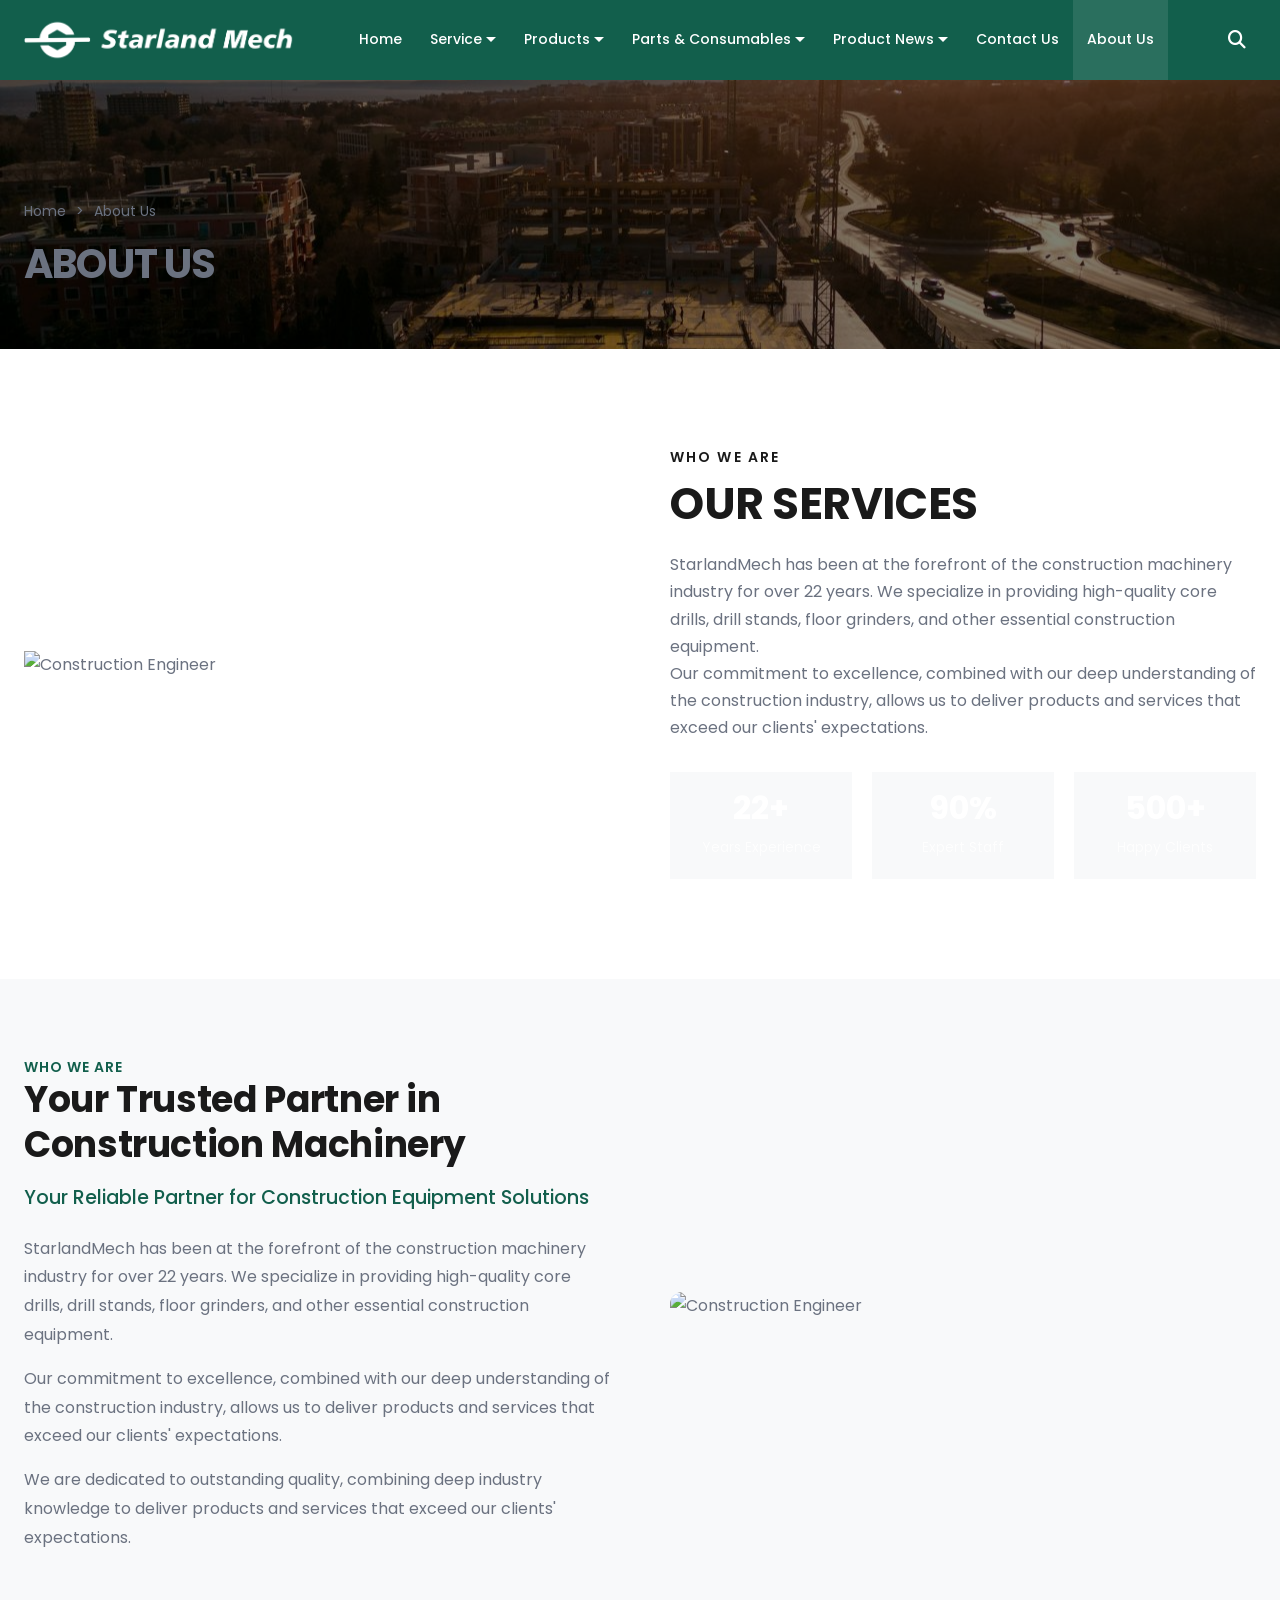
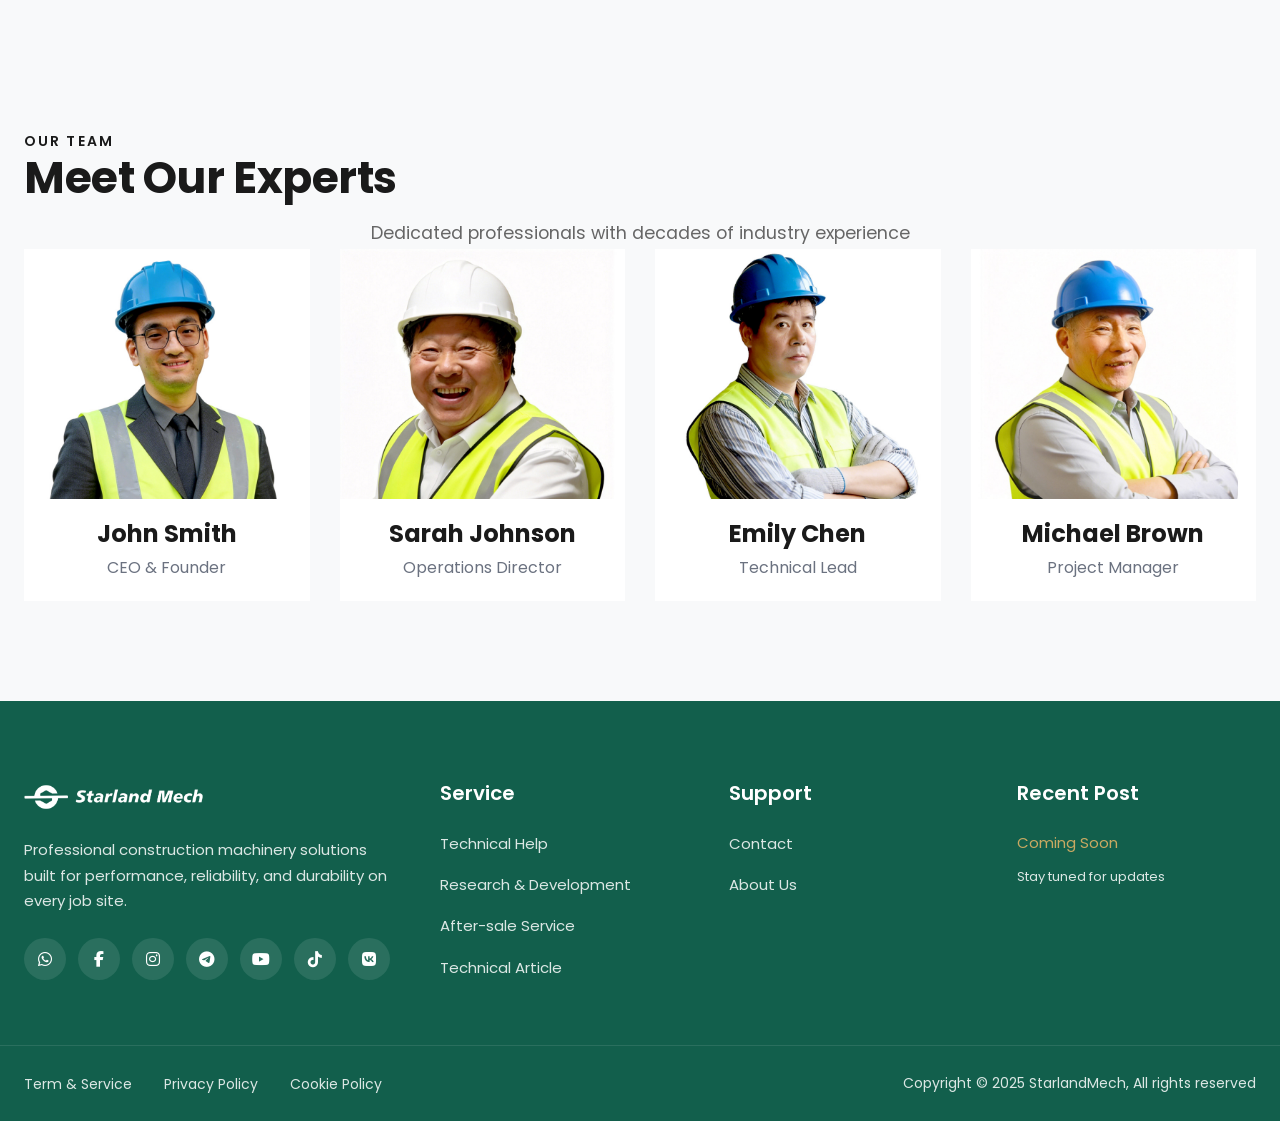
==== commit 90506018: "Fix menu links, nav layout, product card backgrounds, and Chinese text - Products dropdown now links" ====
--- a/pages/about.html
+++ b/pages/about.html
@@ -94,10 +94,10 @@
                 <div>
                     <h6 class="section-subtitle" style="color: #125f4c; font-weight: 600; font-size: 0.875rem; text-transform: uppercase; letter-spacing: 1px;">WHO WE ARE</h6>
                     <h2 style="font-size: 2.25rem; margin-bottom: 15px; color: #1a1a1a;">Your Trusted Partner in<br>Construction Machinery</h2>
-                    <p style="font-size: 1.2rem; color: #125f4c; font-weight: 500; margin-bottom: 20px;">您在建筑机械领域的值得信赖的合作伙伴</p>
+                    <p style="font-size: 1.2rem; color: #125f4c; font-weight: 500; margin-bottom: 20px;">Your Reliable Partner for Construction Equipment Solutions</p>
                     <p style="color: #6B7280; line-height: 1.8; margin-bottom: 15px;">StarlandMech has been at the forefront of the construction machinery industry for over 22 years. We specialize in providing high-quality core drills, drill stands, floor grinders, and other essential construction equipment.</p>
                     <p style="color: #6B7280; line-height: 1.8;">Our commitment to excellence, combined with our deep understanding of the construction industry, allows us to deliver products and services that exceed our clients' expectations.</p>
-                    <p style="color: #6B7280; line-height: 1.8; margin-top: 15px;">我们致力于卓越品质，结合对建筑行业的深刻理解，为客户提供超越期望的产品和服务。</p>
+                    <p style="color: #6B7280; line-height: 1.8; margin-top: 15px;">We are dedicated to outstanding quality, combining deep industry knowledge to deliver products and services that exceed our clients' expectations.</p>
                 </div>
                 <div>
                     <img src="../assets/images/smiling-young-construction-engineer-working-in-pla-2023-11-27-04-59-29-utc.png" alt="Construction Engineer" style="border-radius: 12px; width: 100%;">
@@ -112,7 +112,7 @@
             <div class="section-header">
                 <h6 class="section-subtitle">Our Team</h6>
                 <h2 class="section-title">Meet Our Experts</h2>
-                <p style="text-align: center; color: #666; font-size: 1.1rem; margin-top: -10px;">认识我们的专家</p>
+                <p style="text-align: center; color: #666; font-size: 1.1rem; margin-top: -10px;">Dedicated professionals with decades of industry experience</p>
             </div>
             <div class="team-grid">
                 <div class="team-card">
--- a/assets/css/styles.css
+++ b/assets/css/styles.css
@@ -265,11 +265,12 @@
 .nav-item > a {
     display: flex;
     align-items: center;
-    gap: 6px;
-    padding: 28px 22px;
-    color: var(--text-white);
-    font-size: 1rem;
+    gap: 4px;
+    padding: 28px 14px;
+    color: var(--text-white);
+    font-size: 0.875rem;
     font-weight: 500;
+    white-space: nowrap;
     transition: all 0.3s ease;
 }
 
@@ -1744,7 +1745,7 @@
     align-items: center;
     justify-content: center;
     margin-bottom: 28px;
-    background: var(--bg-light);
+    background: #ffffff;
     border-radius: 12px;
     overflow: hidden;
 }
@@ -1753,6 +1754,7 @@
     max-width: 90%;
     max-height: 90%;
     object-fit: contain;
+    mix-blend-mode: multiply;
     transition: transform 0.3s ease;
 }
 
